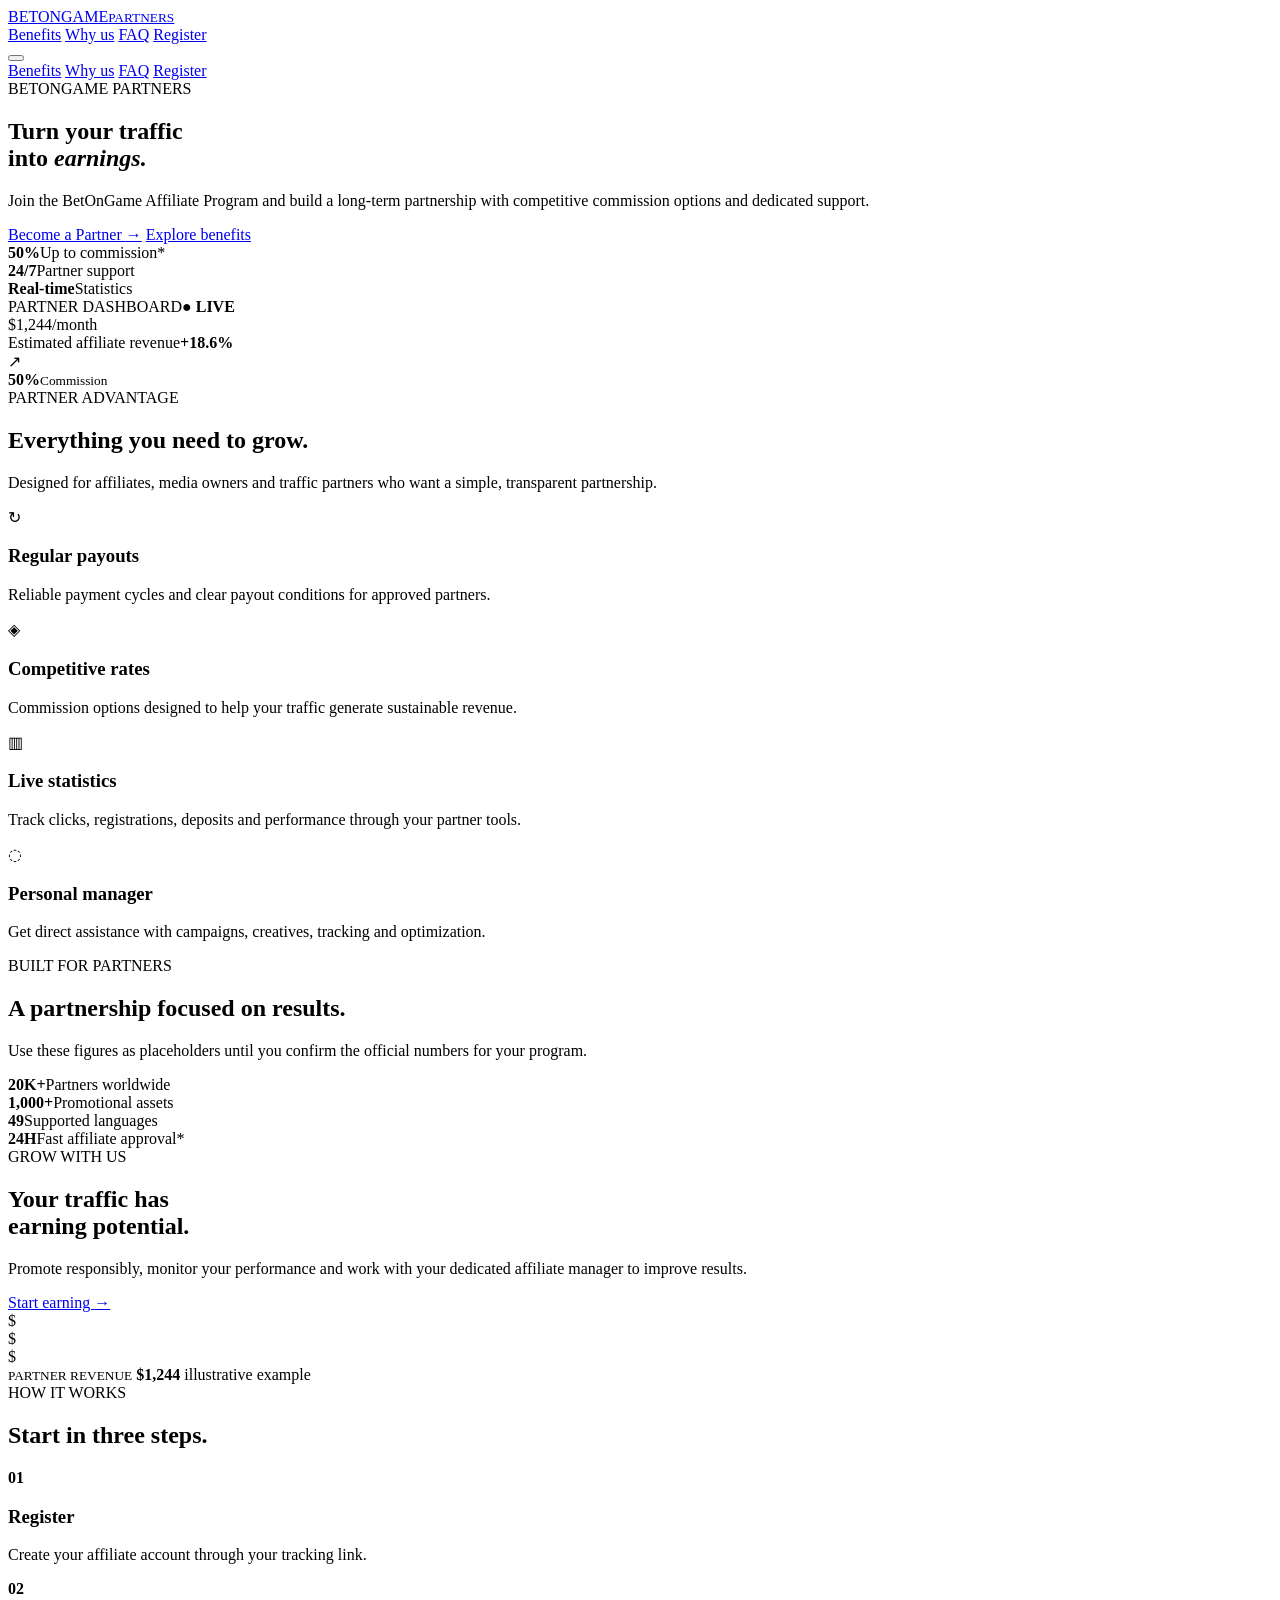
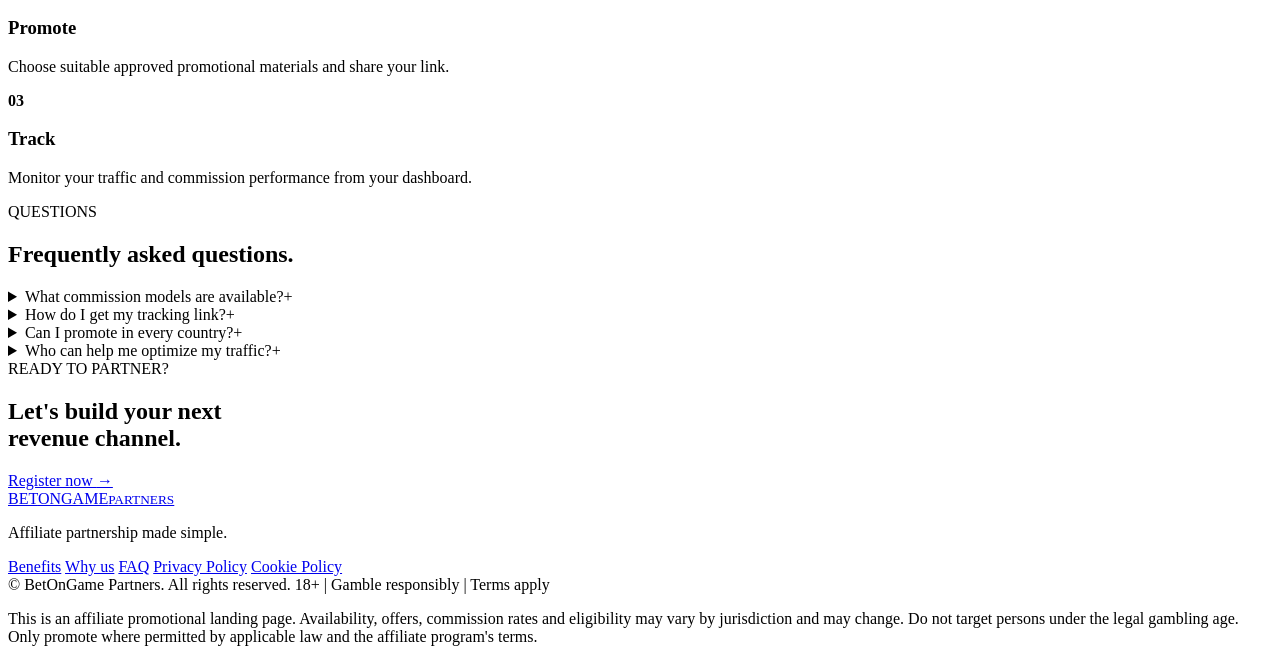
==== index.html @ 72a947e0 "Create index.html" ====
<!DOCTYPE html>
<html lang="en">
<head>
  <meta charset="UTF-8">
  <meta name="viewport" content="width=device-width, initial-scale=1.0">
  <meta name="description" content="BetOnGame Affiliate Program — grow your traffic and earn competitive commissions.">
  <meta name="theme-color" content="#080a10">
  <title>BetOnGame Partners | Affiliate Program</title>
  <link rel="preconnect" href="https://fonts.googleapis.com">
  <link rel="preconnect" href="https://fonts.gstatic.com" crossorigin>
  <link href="https://fonts.googleapis.com/css2?family=Inter:wght@400;500;600;700;800&display=swap" rel="stylesheet">
  <link rel="stylesheet" href="styles.css">
</head>
<body>
  <header class="site-header">
    <a class="brand" href="#top" aria-label="BetOnGame Partners home">
      <span class="brand-mark"><i></i></span>
      <span class="brand-text">BET<span>ON</span>GAME<small>PARTNERS</small></span>
    </a>

    <nav class="desktop-nav" aria-label="Main navigation">
      <a href="#benefits">Benefits</a>
      <a href="#stats">Why us</a>
      <a href="#faq">FAQ</a>
      <a class="nav-cta" href="YOUR_AFFILIATE_LINK" target="_blank" rel="noopener noreferrer">Register</a>
    </nav>

    <button class="menu-btn" id="menuBtn" aria-label="Open menu" aria-expanded="false">
      <span></span><span></span><span></span>
    </button>
  </header>

  <div class="mobile-menu" id="mobileMenu">
    <a href="#benefits">Benefits</a>
    <a href="#stats">Why us</a>
    <a href="#faq">FAQ</a>
    <a class="nav-cta" href="YOUR_AFFILIATE_LINK" target="_blank" rel="noopener noreferrer">Register</a>
  </div>

  <main id="top">
    <section class="hero">
      <div class="hero-bg-shape shape-one"></div>
      <div class="hero-bg-shape shape-two"></div>
      <div class="hero-grid"></div>

      <div class="hero-copy">
        <div class="eyebrow"><span></span> BETONGAME PARTNERS</div>
        <h1>Turn your traffic<br>into <em>earnings.</em></h1>
        <p>Join the BetOnGame Affiliate Program and build a long-term partnership with competitive commission options and dedicated support.</p>

        <div class="hero-actions">
          <a class="btn btn-primary" href="YOUR_AFFILIATE_LINK" target="_blank" rel="noopener noreferrer">Become a Partner <span>→</span></a>
          <a class="btn btn-ghost" href="#benefits">Explore benefits</a>
        </div>

        <div class="trust-row">
          <div><strong>50%</strong><span>Up to commission*</span></div>
          <div><strong>24/7</strong><span>Partner support</span></div>
          <div><strong>Real-time</strong><span>Statistics</span></div>
        </div>
      </div>

      <div class="hero-card-wrap" aria-hidden="true">
        <div class="floating-card card-main">
          <div class="card-top"><span>PARTNER DASHBOARD</span><b>● LIVE</b></div>
          <div class="earnings">$1,244<span>/month</span></div>
          <div class="mini-chart">
            <i style="height:32%"></i><i style="height:46%"></i><i style="height:40%"></i><i style="height:58%"></i>
            <i style="height:52%"></i><i style="height:76%"></i><i style="height:68%"></i><i style="height:94%"></i>
          </div>
          <div class="card-footer"><span>Estimated affiliate revenue</span><b>+18.6%</b></div>
        </div>
        <div class="floating-card card-small">
          <span class="small-icon">↗</span>
          <div><b>50%</b><small>Commission</small></div>
        </div>
        <div class="orb orb-a"></div>
        <div class="orb orb-b"></div>
      </div>
    </section>

    <section class="section intro" id="benefits">
      <div class="section-heading">
        <span class="section-kicker">PARTNER ADVANTAGE</span>
        <h2>Everything you need to <span>grow.</span></h2>
        <p>Designed for affiliates, media owners and traffic partners who want a simple, transparent partnership.</p>
      </div>

      <div class="benefit-grid">
        <article class="benefit-card">
          <div class="icon">↻</div>
          <h3>Regular payouts</h3>
          <p>Reliable payment cycles and clear payout conditions for approved partners.</p>
        </article>
        <article class="benefit-card">
          <div class="icon">◈</div>
          <h3>Competitive rates</h3>
          <p>Commission options designed to help your traffic generate sustainable revenue.</p>
        </article>
        <article class="benefit-card">
          <div class="icon">▥</div>
          <h3>Live statistics</h3>
          <p>Track clicks, registrations, deposits and performance through your partner tools.</p>
        </article>
        <article class="benefit-card">
          <div class="icon">◌</div>
          <h3>Personal manager</h3>
          <p>Get direct assistance with campaigns, creatives, tracking and optimization.</p>
        </article>
      </div>
    </section>

    <section class="stats-section" id="stats">
      <div class="section-heading light">
        <span class="section-kicker">BUILT FOR PARTNERS</span>
        <h2>A partnership focused on <span>results.</span></h2>
        <p>Use these figures as placeholders until you confirm the official numbers for your program.</p>
      </div>

      <div class="stats-grid">
        <div class="stat"><strong>20K+</strong><span>Partners worldwide</span></div>
        <div class="stat"><strong>1,000+</strong><span>Promotional assets</span></div>
        <div class="stat"><strong>49</strong><span>Supported languages</span></div>
        <div class="stat"><strong>24H</strong><span>Fast affiliate approval*</span></div>
      </div>
    </section>

    <section class="earn-section">
      <div class="earn-content">
        <span class="section-kicker">GROW WITH US</span>
        <h2>Your traffic has<br><span>earning potential.</span></h2>
        <p>Promote responsibly, monitor your performance and work with your dedicated affiliate manager to improve results.</p>
        <a class="btn btn-primary" href="YOUR_AFFILIATE_LINK" target="_blank" rel="noopener noreferrer">Start earning <span>→</span></a>
      </div>
      <div class="earn-visual">
        <div class="coin coin-1">$</div>
        <div class="coin coin-2">$</div>
        <div class="coin coin-3">$</div>
        <div class="earn-panel">
          <small>PARTNER REVENUE</small>
          <strong>$1,244</strong>
          <span>illustrative example</span>
          <div class="progress"><i></i></div>
        </div>
      </div>
    </section>

    <section class="steps section">
      <div class="section-heading">
        <span class="section-kicker">HOW IT WORKS</span>
        <h2>Start in <span>three steps.</span></h2>
      </div>
      <div class="steps-grid">
        <div class="step"><b>01</b><h3>Register</h3><p>Create your affiliate account through your tracking link.</p></div>
        <div class="step"><b>02</b><h3>Promote</h3><p>Choose suitable approved promotional materials and share your link.</p></div>
        <div class="step"><b>03</b><h3>Track</h3><p>Monitor your traffic and commission performance from your dashboard.</p></div>
      </div>
    </section>

    <section class="faq section" id="faq">
      <div class="section-heading">
        <span class="section-kicker">QUESTIONS</span>
        <h2>Frequently asked <span>questions.</span></h2>
      </div>

      <div class="faq-list">
        <details>
          <summary>What commission models are available?<span>+</span></summary>
          <p>Commission models and rates depend on the current affiliate agreement and traffic source. Confirm your exact terms with your affiliate manager.</p>
        </details>
        <details>
          <summary>How do I get my tracking link?<span>+</span></summary>
          <p>Register through the official affiliate program. After approval, your dashboard can provide the tracking tools available to your account.</p>
        </details>
        <details>
          <summary>Can I promote in every country?<span>+</span></summary>
          <p>No. Availability and advertising rules vary by jurisdiction. Promote only in GEOs and channels where you are authorized to do so and follow the program's current terms.</p>
        </details>
        <details>
          <summary>Who can help me optimize my traffic?<span>+</span></summary>
          <p>Your assigned affiliate manager can help with approved creatives, tracking questions and campaign coordination.</p>
        </details>
      </div>
    </section>

    <section class="final-cta">
      <div>
        <span class="section-kicker">READY TO PARTNER?</span>
        <h2>Let's build your next<br><span>revenue channel.</span></h2>
      </div>
      <a class="btn btn-primary" href="YOUR_AFFILIATE_LINK" target="_blank" rel="noopener noreferrer">Register now <span>→</span></a>
    </section>
  </main>

  <footer class="site-footer">
    <div class="footer-main">
      <div class="footer-brand">
        <a class="brand" href="#top">
          <span class="brand-mark"><i></i></span>
          <span class="brand-text">BET<span>ON</span>GAME<small>PARTNERS</small></span>
        </a>
        <p>Affiliate partnership made simple.</p>
      </div>
      <div class="footer-links">
        <a href="#benefits">Benefits</a>
        <a href="#stats">Why us</a>
        <a href="#faq">FAQ</a>
        <a href="privacy.html">Privacy Policy</a>
        <a href="cookies.html">Cookie Policy</a>
      </div>
    </div>
    <div class="footer-bottom">
      <span>© <span id="year"></span> BetOnGame Partners. All rights reserved.</span>
      <span>18+ | Gamble responsibly | Terms apply</span>
    </div>
    <p class="disclaimer">This is an affiliate promotional landing page. Availability, offers, commission rates and eligibility may vary by jurisdiction and may change. Do not target persons under the legal gambling age. Only promote where permitted by applicable law and the affiliate program's terms.</p>
  </footer>

  <script src="script.js"></script>
</body>
</html>
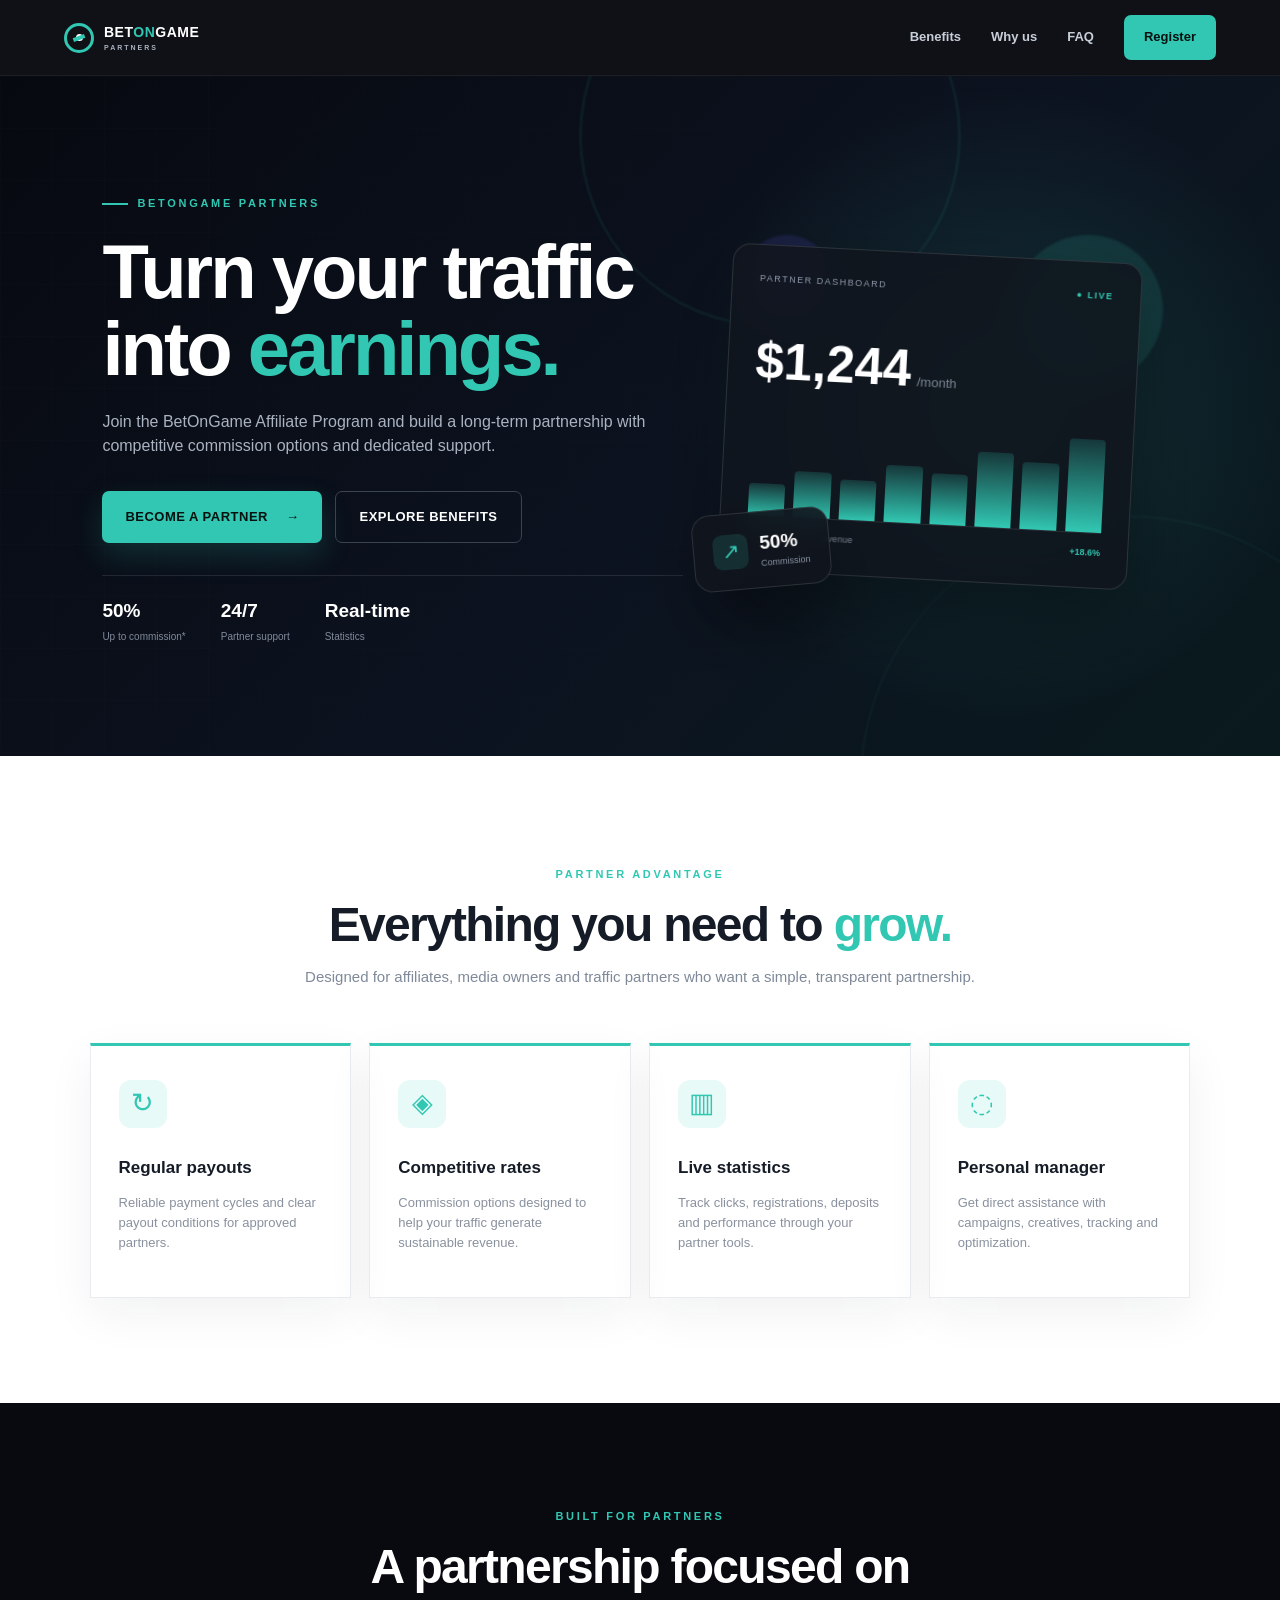
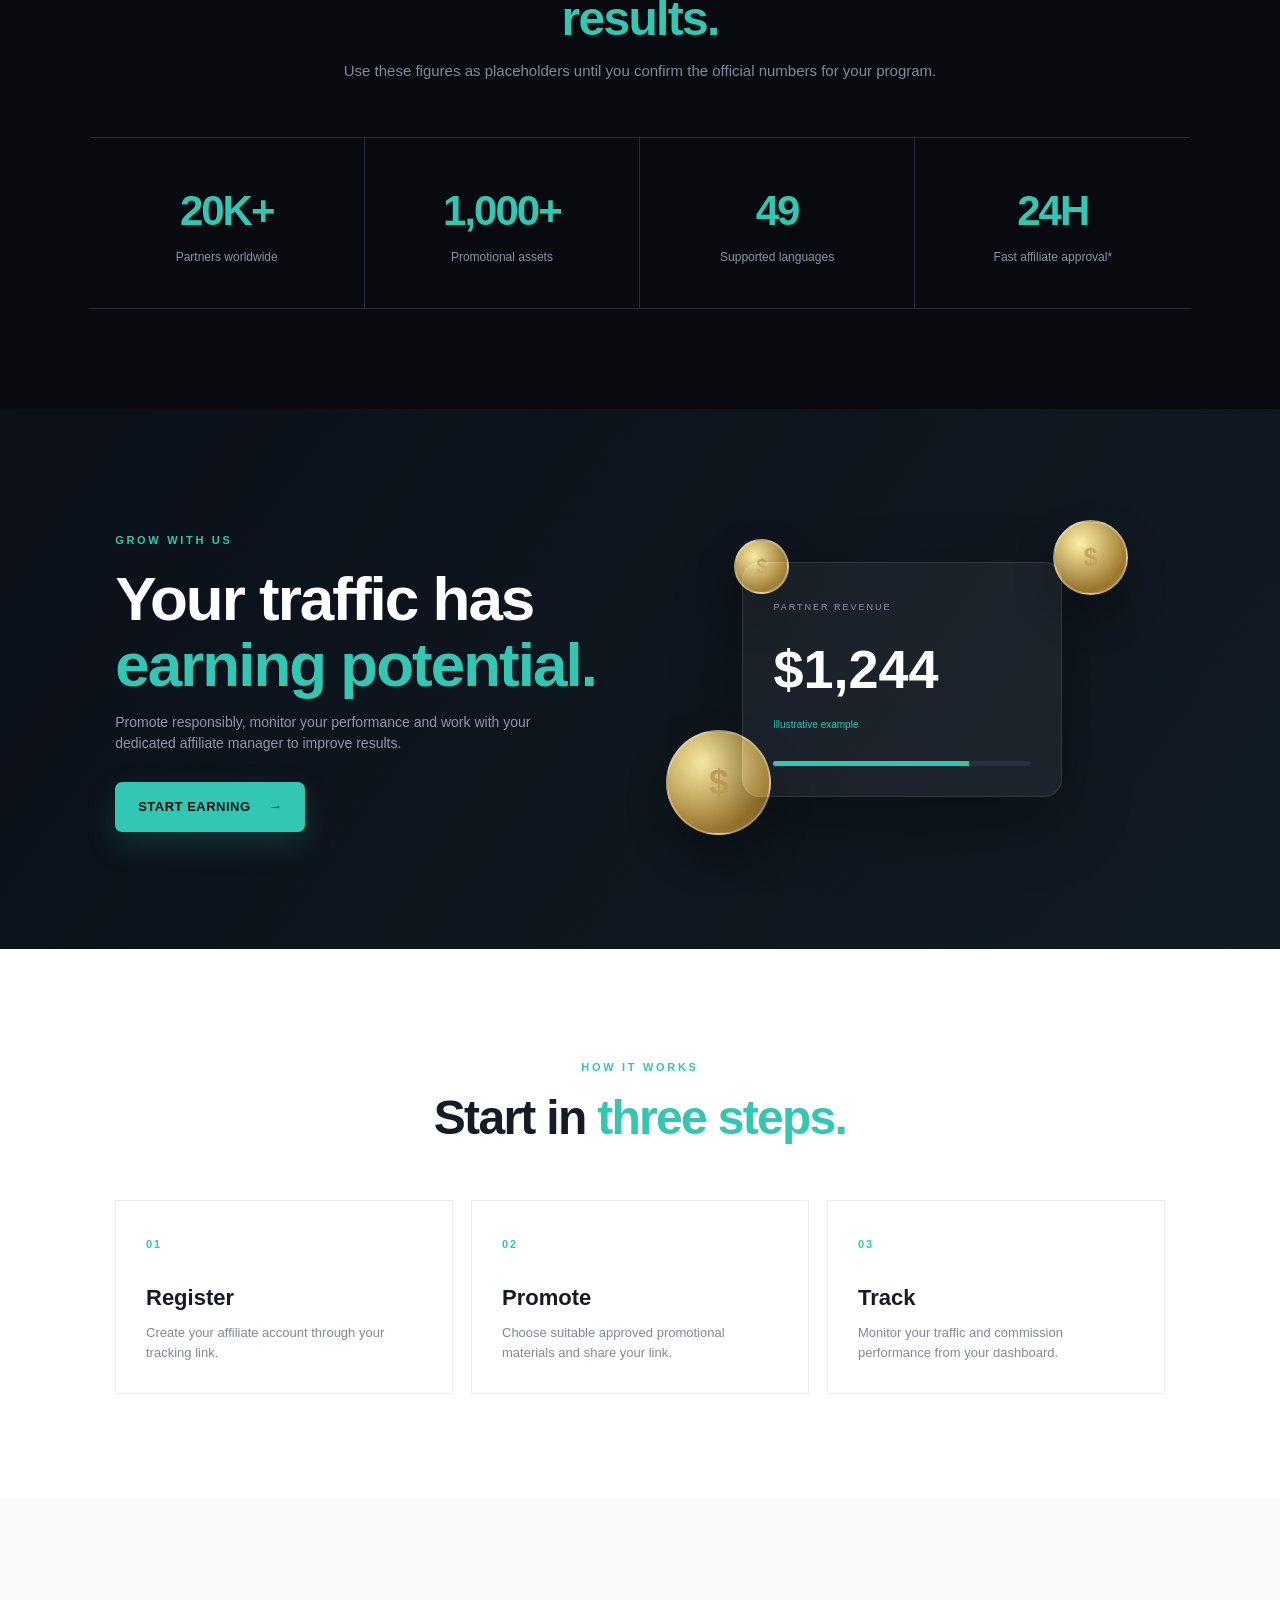
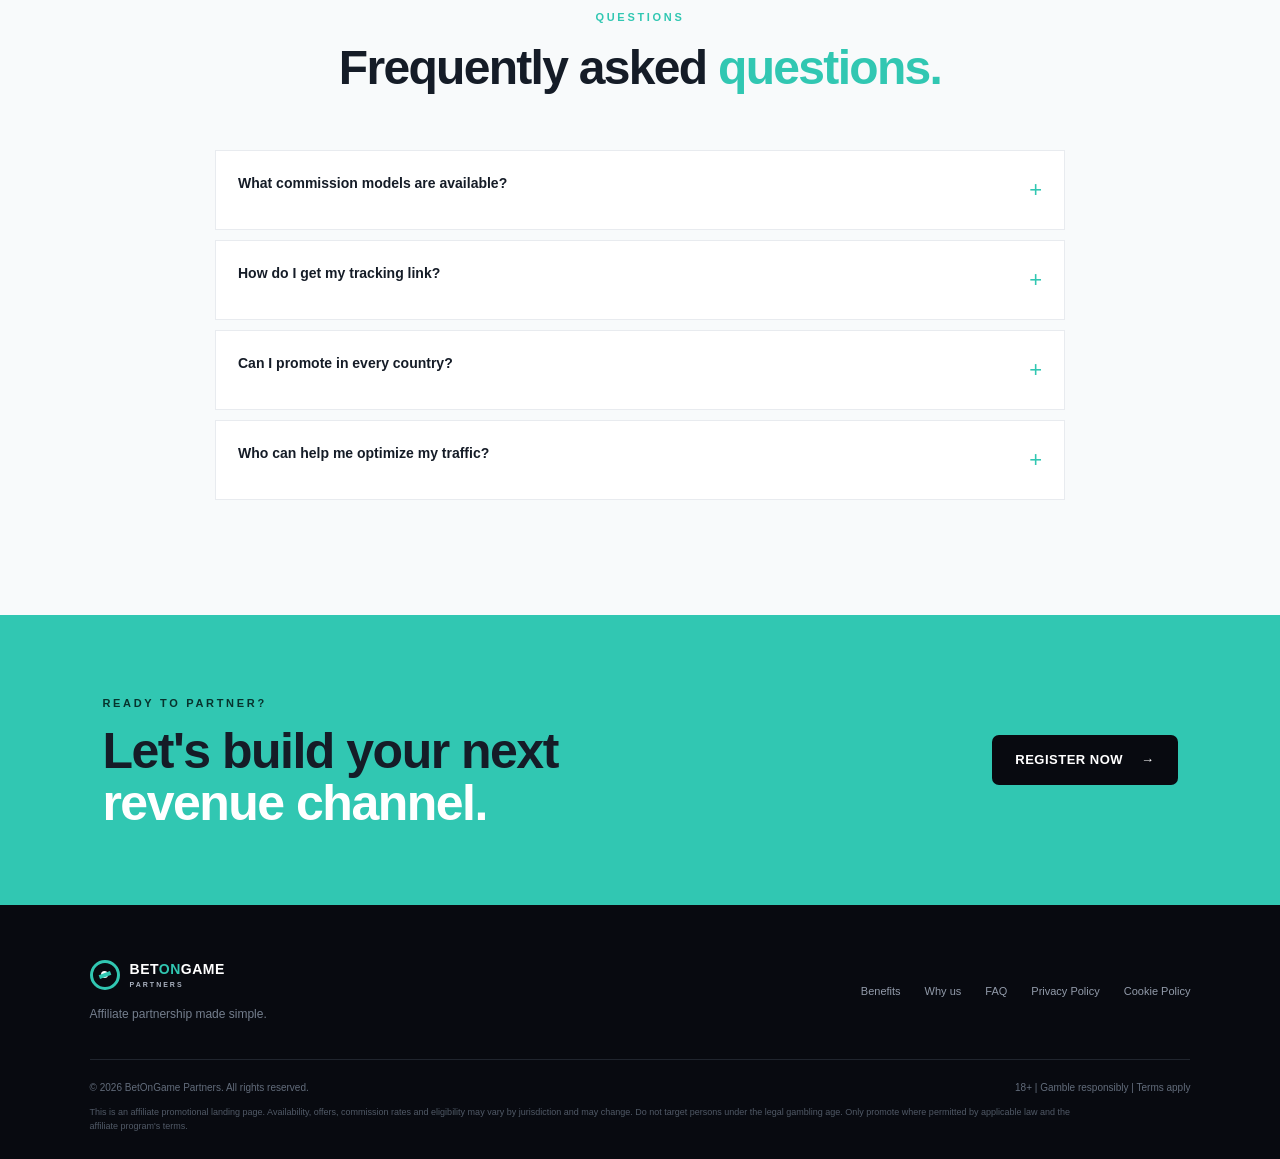
==== commit f0c3b2b5: "Update index.html" ====
--- a/index.html
+++ b/index.html
@@ -22,7 +22,7 @@
       <a href="#benefits">Benefits</a>
       <a href="#stats">Why us</a>
       <a href="#faq">FAQ</a>
-      <a class="nav-cta" href="YOUR_AFFILIATE_LINK" target="_blank" rel="noopener noreferrer">Register</a>
+      <a class="nav-cta" href="https://refpa94452.com/L?tag=d_5938282m_98818c_&site=5938282&ad=98818" target="_blank" rel="noopener noreferrer">Register</a>
     </nav>
 
     <button class="menu-btn" id="menuBtn" aria-label="Open menu" aria-expanded="false">
@@ -34,7 +34,7 @@
     <a href="#benefits">Benefits</a>
     <a href="#stats">Why us</a>
     <a href="#faq">FAQ</a>
-    <a class="nav-cta" href="YOUR_AFFILIATE_LINK" target="_blank" rel="noopener noreferrer">Register</a>
+    <a class="nav-cta" href="https://refpa94452.com/L?tag=d_5938282m_98818c_&site=5938282&ad=98818" target="_blank" rel="noopener noreferrer">Register</a>
   </div>
 
   <main id="top">
@@ -130,7 +130,7 @@
         <span class="section-kicker">GROW WITH US</span>
         <h2>Your traffic has<br><span>earning potential.</span></h2>
         <p>Promote responsibly, monitor your performance and work with your dedicated affiliate manager to improve results.</p>
-        <a class="btn btn-primary" href="YOUR_AFFILIATE_LINK" target="_blank" rel="noopener noreferrer">Start earning <span>→</span></a>
+        <a class="btn btn-primary" href="https://refpa94452.com/L?tag=d_5938282m_98818c_&site=5938282&ad=98818" target="_blank" rel="noopener noreferrer">Start earning <span>→</span></a>
       </div>
       <div class="earn-visual">
         <div class="coin coin-1">$</div>
@@ -188,7 +188,7 @@
         <span class="section-kicker">READY TO PARTNER?</span>
         <h2>Let's build your next<br><span>revenue channel.</span></h2>
       </div>
-      <a class="btn btn-primary" href="YOUR_AFFILIATE_LINK" target="_blank" rel="noopener noreferrer">Register now <span>→</span></a>
+      <a class="btn btn-primary" href="https://refpa94452.com/L?tag=d_5938282m_98818c_&site=5938282&ad=98818" target="_blank" rel="noopener noreferrer">Register now <span>→</span></a>
     </section>
   </main>
 
--- a/styles.css
+++ b/styles.css
@@ -0,0 +1,36 @@
+*{box-sizing:border-box;margin:0;padding:0}
+:root{--bg:#080a10;--panel:#10141d;--teal:#31c7b2;--teal2:#6ee8d7;--text:#151c27;--muted:#7f8999;--white:#fff;--line:#e8ebef}
+html{scroll-behavior:smooth}
+body{font-family:Inter,Arial,sans-serif;color:var(--text);background:#fff;line-height:1.55;overflow-x:hidden}
+a{text-decoration:none;color:inherit}
+.site-header{height:76px;background:rgba(8,10,16,.97);display:flex;align-items:center;justify-content:space-between;padding:0 5vw;position:sticky;top:0;z-index:50;border-bottom:1px solid rgba(255,255,255,.06)}
+.brand{display:flex;align-items:center;gap:10px;color:#fff;font-weight:800;letter-spacing:.5px}
+.brand-mark{width:30px;height:30px;border:3px solid var(--teal);border-radius:50%;display:grid;place-items:center;position:relative}
+.brand-mark:after{content:"";width:12px;height:4px;background:var(--teal);transform:rotate(-20deg);position:absolute}
+.brand-mark i{width:7px;height:7px;background:#fff;border-radius:50%;display:block}
+.brand-text{font-size:14px;line-height:1}
+.brand-text>span{color:var(--teal)}
+.brand-text small{display:block;font-size:7px;letter-spacing:2px;color:#aab2c0;margin-top:5px}
+.desktop-nav{display:flex;align-items:center;gap:30px;color:#c8ced8;font-size:13px;font-weight:600}
+.desktop-nav a:hover{color:#fff}.nav-cta{background:var(--teal);color:#06110f!important;padding:12px 20px;border-radius:7px}
+.menu-btn{display:none;background:none;border:0;width:42px;padding:7px;cursor:pointer}
+.menu-btn span{display:block;height:3px;background:#fff;border-radius:4px;margin:6px 0}
+.mobile-menu{display:none}
+.hero{min-height:680px;background:radial-gradient(circle at 78% 48%,rgba(49,199,178,.16),transparent 30%),linear-gradient(135deg,#070910,#0c1320 58%,#091a1d);color:#fff;position:relative;display:grid;grid-template-columns:1.08fr .92fr;align-items:center;padding:70px 8vw;overflow:hidden}
+.hero-grid{position:absolute;inset:0;opacity:.16;background-image:linear-gradient(rgba(255,255,255,.06) 1px,transparent 1px),linear-gradient(90deg,rgba(255,255,255,.06) 1px,transparent 1px);background-size:52px 52px;mask-image:linear-gradient(90deg,#000,transparent)}
+.hero-bg-shape{position:absolute;border-radius:50%;filter:blur(1px);pointer-events:none}.shape-one{width:380px;height:380px;border:1px solid rgba(49,199,178,.25);right:25%;top:-130px}.shape-two{width:540px;height:540px;border:1px solid rgba(110,232,215,.1);right:-120px;bottom:-300px}
+.hero-copy{position:relative;z-index:2;max-width:650px}.eyebrow,.section-kicker{font-size:11px;letter-spacing:2.7px;font-weight:800;color:var(--teal);display:inline-flex;align-items:center;gap:9px}.eyebrow span{width:26px;height:2px;background:var(--teal)}
+.hero h1{font-size:clamp(45px,6vw,76px);line-height:1.02;letter-spacing:-3px;margin:20px 0 22px;font-weight:800}.hero h1 em{font-style:normal;color:var(--teal)}
+.hero-copy>p{color:#aab3c1;max-width:590px;font-size:16px}
+.hero-actions{display:flex;gap:13px;margin:32px 0}.btn{display:inline-flex;align-items:center;justify-content:center;gap:18px;padding:15px 23px;border-radius:7px;font-size:13px;font-weight:800;text-transform:uppercase;letter-spacing:.5px;transition:.2s}.btn-primary{background:var(--teal);color:#06110f;box-shadow:0 12px 30px rgba(49,199,178,.18)}.btn-primary:hover{transform:translateY(-2px);background:var(--teal2)}.btn-ghost{border:1px solid #3a4350;color:#fff}.btn-ghost:hover{border-color:var(--teal);color:var(--teal)}
+.trust-row{display:flex;gap:35px;border-top:1px solid rgba(255,255,255,.1);padding-top:20px}.trust-row div{display:flex;flex-direction:column}.trust-row strong{font-size:19px}.trust-row span{font-size:10px;color:#818b9b;margin-top:3px}
+.hero-card-wrap{height:430px;position:relative;display:grid;place-items:center}.floating-card{background:rgba(16,20,29,.86);border:1px solid rgba(255,255,255,.12);box-shadow:0 35px 80px rgba(0,0,0,.35);backdrop-filter:blur(14px);border-radius:18px}.card-main{width:min(410px,90%);padding:27px;transform:rotate(3deg);z-index:2}.card-top{display:flex;justify-content:space-between;color:#8e99aa;font-size:9px;letter-spacing:1.5px}.card-top b{color:var(--teal);font-size:9px}.earnings{font-size:51px;font-weight:800;margin:35px 0 16px}.earnings span{font-size:13px;color:#7d8795;margin-left:6px;font-weight:500}.mini-chart{height:100px;display:flex;align-items:end;gap:9px;border-bottom:1px solid rgba(255,255,255,.1)}.mini-chart i{flex:1;background:linear-gradient(to top,var(--teal),rgba(49,199,178,.18));border-radius:4px 4px 0 0}.card-footer{display:flex;justify-content:space-between;color:#7d8795;font-size:9px;padding-top:13px}.card-footer b{color:var(--teal)}.card-small{position:absolute;left:2%;bottom:10%;z-index:4;padding:16px 19px;display:flex;align-items:center;gap:12px;transform:rotate(-5deg)}.small-icon{width:35px;height:35px;border-radius:9px;background:rgba(49,199,178,.14);display:grid;place-items:center;color:var(--teal);font-size:21px}.card-small b{display:block;font-size:19px}.card-small small{display:block;color:#8b95a5;font-size:9px}.orb{position:absolute;border-radius:50%;filter:blur(1px)}.orb-a{width:150px;height:150px;background:rgba(49,199,178,.14);right:3%;top:8%}.orb-b{width:90px;height:90px;background:rgba(107,91,255,.14);left:12%;top:8%}
+.section{padding:105px 7vw}.section-heading{text-align:center;max-width:700px;margin:0 auto 55px}.section-heading h2{font-size:clamp(32px,4vw,48px);line-height:1.1;letter-spacing:-1.7px;margin:13px 0}.section-heading h2 span{color:var(--teal)}.section-heading p{color:var(--muted);font-size:15px}.benefit-grid{display:grid;grid-template-columns:repeat(4,1fr);gap:18px;max-width:1200px;margin:auto}.benefit-card{padding:34px 28px;border:1px solid var(--line);border-top:3px solid var(--teal);box-shadow:0 15px 45px rgba(20,30,40,.06);min-height:255px;transition:.25s}.benefit-card:hover{transform:translateY(-7px);box-shadow:0 22px 55px rgba(20,30,40,.11)}.icon{width:48px;height:48px;border-radius:12px;background:#e8faf7;color:var(--teal);display:grid;place-items:center;font-size:27px;margin-bottom:27px}.benefit-card h3{font-size:17px;margin-bottom:12px}.benefit-card p{font-size:13px;color:#89919e}
+.stats-section{background:var(--bg);color:#fff;padding:100px 7vw}.section-heading.light p{color:#818b9a}.stats-grid{max-width:1150px;margin:auto;display:grid;grid-template-columns:repeat(4,1fr);border-top:1px solid #252b36;border-bottom:1px solid #252b36}.stat{text-align:center;padding:40px 15px;border-right:1px solid #252b36}.stat:last-child{border-right:0}.stat strong{display:block;color:var(--teal);font-size:42px;letter-spacing:-2px}.stat span{font-size:12px;color:#8b95a4}
+.earn-section{background:linear-gradient(125deg,#0b1019,#111b23);color:#fff;display:grid;grid-template-columns:1fr 1fr;min-height:540px;padding:80px 9vw;align-items:center;overflow:hidden}.earn-content{max-width:530px}.earn-content h2{font-size:clamp(38px,5vw,62px);line-height:1.05;letter-spacing:-2px;margin:15px 0}.earn-content h2 span{color:var(--teal)}.earn-content p{color:#8e99a8;font-size:14px;max-width:470px;margin-bottom:27px}.earn-visual{height:370px;position:relative;display:grid;place-items:center}.earn-panel{width:320px;padding:30px;background:rgba(255,255,255,.05);border:1px solid rgba(255,255,255,.1);border-radius:18px;box-shadow:0 25px 70px rgba(0,0,0,.3);z-index:2}.earn-panel small{color:#8b95a4;font-size:9px;letter-spacing:2px}.earn-panel strong{display:block;font-size:54px;margin:10px 0 0}.earn-panel span{color:var(--teal);font-size:10px}.progress{height:5px;background:#27303b;border-radius:10px;margin-top:25px;overflow:hidden}.progress i{display:block;width:76%;height:100%;background:var(--teal)}.coin{position:absolute;border:2px solid rgba(255,255,255,.3);border-radius:50%;display:grid;place-items:center;font-weight:800;color:#c9a75c;background:radial-gradient(circle at 35% 30%,#fff1a8,#9e7a30 70%);box-shadow:0 20px 40px rgba(0,0,0,.3)}.coin-1{width:105px;height:105px;left:5%;bottom:8%;font-size:35px}.coin-2{width:75px;height:75px;right:7%;top:7%;font-size:25px}.coin-3{width:55px;height:55px;left:18%;top:12%;font-size:20px}
+.steps-grid{max-width:1050px;margin:auto;display:grid;grid-template-columns:repeat(3,1fr);gap:18px}.step{padding:30px;border:1px solid var(--line);position:relative}.step b{color:var(--teal);font-size:11px;letter-spacing:2px}.step h3{font-size:22px;margin:25px 0 8px}.step p{font-size:13px;color:var(--muted)}
+.faq{background:#f8fafb}.faq-list{max-width:850px;margin:auto}.faq details{background:#fff;border:1px solid var(--line);margin-bottom:10px;padding:0 22px}.faq summary{cursor:pointer;list-style:none;padding:22px 0;font-weight:700;font-size:14px;display:flex;justify-content:space-between}.faq summary::-webkit-details-marker{display:none}.faq summary span{color:var(--teal);font-size:22px;font-weight:400}.faq details p{color:var(--muted);font-size:13px;padding:0 0 22px;max-width:720px}
+.final-cta{padding:75px 8vw;background:var(--teal);display:flex;align-items:center;justify-content:space-between;gap:30px}.final-cta .section-kicker{color:#07332d}.final-cta h2{font-size:clamp(32px,4vw,50px);line-height:1.05;letter-spacing:-1.5px;margin-top:10px}.final-cta h2 span{color:#fff}.final-cta .btn{background:#080a10;color:#fff;box-shadow:none}
+.site-footer{background:#080a10;color:#fff;padding:55px 7vw 25px}.footer-main{display:flex;justify-content:space-between;gap:40px;padding-bottom:35px;border-bottom:1px solid #20252e}.footer-brand p{color:#747e8d;font-size:12px;margin-top:15px}.footer-links{display:flex;gap:24px;flex-wrap:wrap;align-items:center;color:#929baa;font-size:11px}.footer-links a:hover{color:var(--teal)}.footer-bottom{display:flex;justify-content:space-between;gap:20px;color:#626c7b;font-size:10px;padding:20px 0 10px}.disclaimer{color:#505966;font-size:9px;line-height:1.6;max-width:1000px}
+@media(max-width:900px){.desktop-nav{display:none}.menu-btn{display:block}.mobile-menu{position:fixed;right:16px;top:70px;width:210px;background:#0d1119;border:1px solid #252b35;border-radius:10px;padding:12px;z-index:49;box-shadow:0 20px 60px #0008}.mobile-menu.open{display:flex;flex-direction:column}.mobile-menu a{padding:13px;color:#cbd2dc;font-size:13px}.mobile-menu .nav-cta{text-align:center}.hero{grid-template-columns:1fr;padding:65px 7vw;min-height:auto}.hero-card-wrap{margin-top:50px;height:390px}.benefit-grid{grid-template-columns:repeat(2,1fr)}.stats-grid{grid-template-columns:repeat(2,1fr)}.stat:nth-child(2){border-right:0}.stat:nth-child(-n+2){border-bottom:1px solid #252b36}.earn-section{grid-template-columns:1fr;padding:75px 8vw}.steps-grid{grid-template-columns:1fr}.final-cta{flex-direction:column;align-items:flex-start}.footer-main{flex-direction:column}.footer-bottom{flex-direction:column}}
+@media(max-width:560px){.site-header{height:68px;padding:0 20px}.hero{padding:55px 22px}.hero h1{font-size:44px;letter-spacing:-2px}.hero-copy>p{font-size:14px}.hero-actions{flex-direction:column}.trust-row{gap:18px;justify-content:space-between}.trust-row strong{font-size:16px}.trust-row span{font-size:8px}.hero-card-wrap{height:330px}.card-main{padding:20px}.earnings{font-size:39px;margin:27px 0 14px}.card-small{left:0;bottom:3%}.section{padding:75px 20px}.benefit-grid{grid-template-columns:1fr}.benefit-card{min-height:auto}.stats-section{padding:75px 20px}.stats-grid{grid-template-columns:1fr 1fr}.stat{padding:28px 8px}.stat strong{font-size:31px}.stat span{font-size:9px}.earn-section{padding:65px 22px}.earn-panel{width:270px}.earn-panel strong{font-size:45px}.earn-visual{height:320px}.coin-1{width:80px;height:80px}.final-cta{padding:60px 22px}.footer-links{gap:15px}.footer-bottom{font-size:9px}}
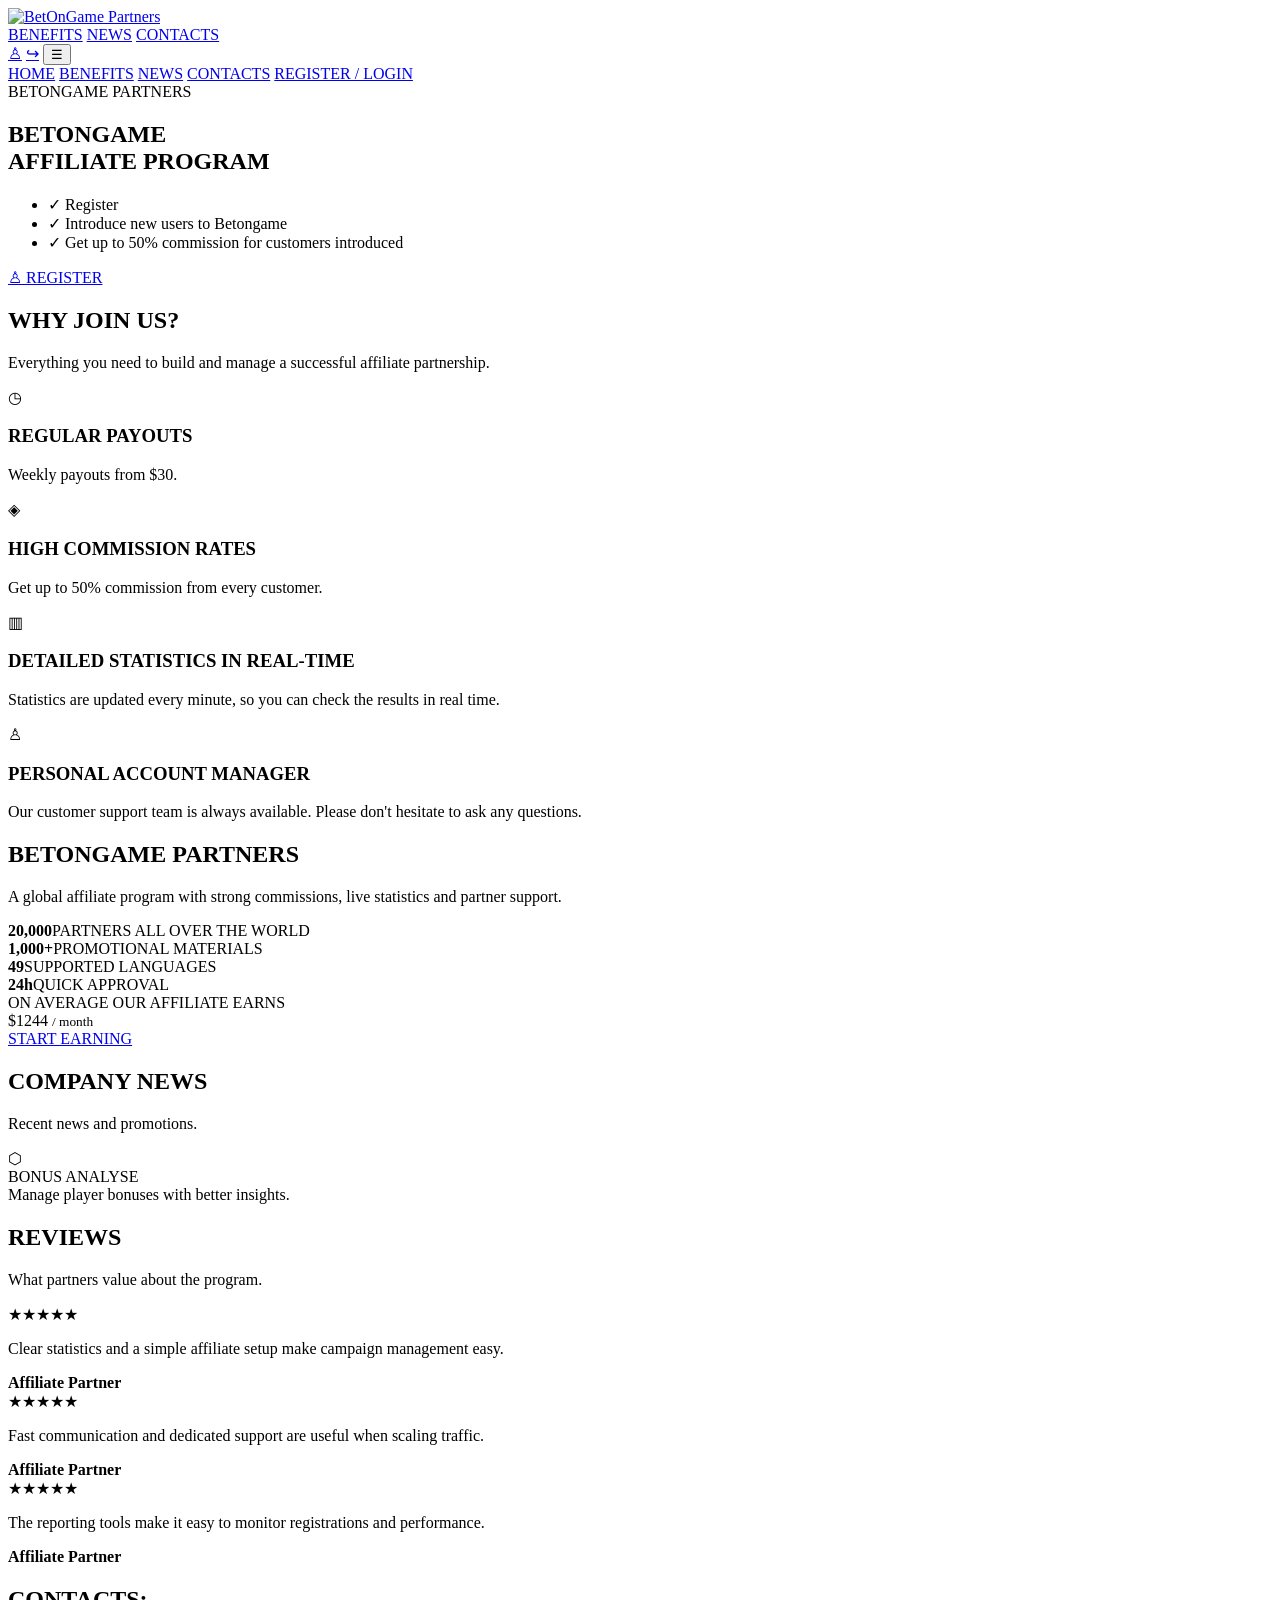
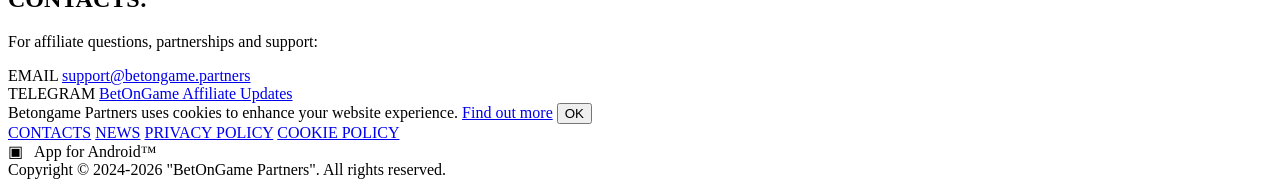
==== commit 53bc4f6a: "Add files via upload" ====
--- a/index.html
+++ b/index.html
@@ -3,219 +3,203 @@
 <head>
   <meta charset="UTF-8">
   <meta name="viewport" content="width=device-width, initial-scale=1.0">
-  <meta name="description" content="BetOnGame Affiliate Program — grow your traffic and earn competitive commissions.">
-  <meta name="theme-color" content="#080a10">
-  <title>BetOnGame Partners | Affiliate Program</title>
-  <link rel="preconnect" href="https://fonts.googleapis.com">
-  <link rel="preconnect" href="https://fonts.gstatic.com" crossorigin>
-  <link href="https://fonts.googleapis.com/css2?family=Inter:wght@400;500;600;700;800&display=swap" rel="stylesheet">
-  <link rel="stylesheet" href="styles.css">
+  <meta name="theme-color" content="#050607">
+  <meta name="description" content="BetOnGame Partners Affiliate Program">
+  <title>BetOnGame Partners — Affiliate Program</title>
+  <link rel="icon" href="assets/header-logo.png" type="image/png">
+  <link rel="stylesheet" href="css/style.css">
 </head>
 <body>
-  <header class="site-header">
-    <a class="brand" href="#top" aria-label="BetOnGame Partners home">
-      <span class="brand-mark"><i></i></span>
-      <span class="brand-text">BET<span>ON</span>GAME<small>PARTNERS</small></span>
+
+<header class="site-header">
+  <div class="container header-inner">
+    <a class="brand" href="#home">
+      <img src="assets/header-logo.png" alt="BetOnGame Partners">
     </a>
 
-    <nav class="desktop-nav" aria-label="Main navigation">
-      <a href="#benefits">Benefits</a>
-      <a href="#stats">Why us</a>
-      <a href="#faq">FAQ</a>
-      <a class="nav-cta" href="https://refpa94452.com/L?tag=d_5938282m_98818c_&site=5938282&ad=98818" target="_blank" rel="noopener noreferrer">Register</a>
+    <nav class="desktop-nav">
+      <a href="#benefits">BENEFITS</a>
+      <a href="#news">NEWS</a>
+      <a href="#contact">CONTACTS</a>
     </nav>
 
-    <button class="menu-btn" id="menuBtn" aria-label="Open menu" aria-expanded="false">
-      <span></span><span></span><span></span>
-    </button>
-  </header>
+    <div class="header-actions">
+      <a class="header-register" data-track href="#">♙</a>
+      <a class="header-login" data-track href="#">↪</a>
+      <button class="menu-button" id="menuButton" aria-label="Open menu">☰</button>
+    </div>
+  </div>
 
   <div class="mobile-menu" id="mobileMenu">
-    <a href="#benefits">Benefits</a>
-    <a href="#stats">Why us</a>
-    <a href="#faq">FAQ</a>
-    <a class="nav-cta" href="https://refpa94452.com/L?tag=d_5938282m_98818c_&site=5938282&ad=98818" target="_blank" rel="noopener noreferrer">Register</a>
+    <a href="#home">HOME</a>
+    <a href="#benefits">BENEFITS</a>
+    <a href="#news">NEWS</a>
+    <a href="#contact">CONTACTS</a>
+    <a data-track href="#">REGISTER / LOGIN</a>
   </div>
-
-  <main id="top">
-    <section class="hero">
-      <div class="hero-bg-shape shape-one"></div>
-      <div class="hero-bg-shape shape-two"></div>
-      <div class="hero-grid"></div>
-
-      <div class="hero-copy">
-        <div class="eyebrow"><span></span> BETONGAME PARTNERS</div>
-        <h1>Turn your traffic<br>into <em>earnings.</em></h1>
-        <p>Join the BetOnGame Affiliate Program and build a long-term partnership with competitive commission options and dedicated support.</p>
-
-        <div class="hero-actions">
-          <a class="btn btn-primary" href="YOUR_AFFILIATE_LINK" target="_blank" rel="noopener noreferrer">Become a Partner <span>→</span></a>
-          <a class="btn btn-ghost" href="#benefits">Explore benefits</a>
+</header>
+
+<main id="home">
+
+  <section class="hero">
+    <div class="hero-bg"></div>
+    <div class="container hero-inner">
+      <div class="hero-card">
+        <div class="small-label">BETONGAME PARTNERS</div>
+        <h1>BETONGAME<br>AFFILIATE PROGRAM</h1>
+
+        <ul class="hero-list">
+          <li><span>✓</span> Register</li>
+          <li><span>✓</span> Introduce new users to Betongame</li>
+          <li><span>✓</span> Get up to 50% commission for customers introduced</li>
+        </ul>
+
+        <a class="primary-button" data-track href="#">
+          <span class="button-icon">♙</span>
+          REGISTER
+        </a>
+      </div>
+    </div>
+  </section>
+
+  <section class="benefits section" id="benefits">
+    <div class="container">
+      <div class="section-heading">
+        <span class="heading-line"></span>
+        <h2>WHY JOIN US?</h2>
+        <p>Everything you need to build and manage a successful affiliate partnership.</p>
+      </div>
+
+      <div class="benefit-grid">
+        <article class="benefit-card">
+          <div class="benefit-icon">◷</div>
+          <h3>REGULAR PAYOUTS</h3>
+          <p>Weekly payouts from $30.</p>
+        </article>
+
+        <article class="benefit-card">
+          <div class="benefit-icon">◈</div>
+          <h3>HIGH COMMISSION RATES</h3>
+          <p>Get up to 50% commission from every customer.</p>
+        </article>
+
+        <article class="benefit-card">
+          <div class="benefit-icon">▥</div>
+          <h3>DETAILED STATISTICS IN REAL-TIME</h3>
+          <p>Statistics are updated every minute, so you can check the results in real time.</p>
+        </article>
+
+        <article class="benefit-card">
+          <div class="benefit-icon">♙</div>
+          <h3>PERSONAL ACCOUNT MANAGER</h3>
+          <p>Our customer support team is always available. Please don't hesitate to ask any questions.</p>
+        </article>
+      </div>
+    </div>
+  </section>
+
+  <section class="stats-section section">
+    <div class="container">
+      <div class="section-heading light-heading">
+        <span class="heading-line"></span>
+        <h2>BETONGAME PARTNERS</h2>
+        <p>A global affiliate program with strong commissions, live statistics and partner support.</p>
+      </div>
+
+      <div class="stats-grid">
+        <div class="stat"><strong>20,000</strong><span>PARTNERS ALL OVER THE WORLD</span></div>
+        <div class="stat"><strong>1,000+</strong><span>PROMOTIONAL MATERIALS</span></div>
+        <div class="stat"><strong>49</strong><span>SUPPORTED LANGUAGES</span></div>
+        <div class="stat"><strong>24h</strong><span>QUICK APPROVAL</span></div>
+      </div>
+
+      <div class="earning-box">
+        <div class="earning-small">ON AVERAGE OUR AFFILIATE EARNS</div>
+        <div class="earning-number">$1244 <small>/ month</small></div>
+        <a class="primary-button" data-track href="#">START EARNING</a>
+      </div>
+    </div>
+  </section>
+
+  <section class="news section" id="news">
+    <div class="container">
+      <div class="section-heading">
+        <span class="heading-line"></span>
+        <h2>COMPANY NEWS</h2>
+        <p>Recent news and promotions.</p>
+      </div>
+
+      <div class="news-banner">
+        <div class="news-shield">⬡</div>
+        <div class="news-title">BONUS ANALYSE</div>
+        <div class="news-copy">Manage player bonuses with better insights.</div>
+      </div>
+
+      <div class="slider-dots">
+        <i class="active"></i><i></i><i></i><i></i><i></i><i></i><i></i>
+      </div>
+    </div>
+  </section>
+
+  <section class="reviews section">
+    <div class="container">
+      <div class="section-heading">
+        <span class="heading-line"></span>
+        <h2>REVIEWS</h2>
+        <p>What partners value about the program.</p>
+      </div>
+
+      <div class="review-grid">
+        <article class="review"><div class="stars">★★★★★</div><p>Clear statistics and a simple affiliate setup make campaign management easy.</p><b>Affiliate Partner</b></article>
+        <article class="review"><div class="stars">★★★★★</div><p>Fast communication and dedicated support are useful when scaling traffic.</p><b>Affiliate Partner</b></article>
+        <article class="review"><div class="stars">★★★★★</div><p>The reporting tools make it easy to monitor registrations and performance.</p><b>Affiliate Partner</b></article>
+      </div>
+    </div>
+  </section>
+
+  <section class="contact section" id="contact">
+    <div class="container contact-inner">
+      <div class="section-heading">
+        <span class="heading-line"></span>
+        <h2>CONTACTS:</h2>
+      </div>
+
+      <div class="contact-card">
+        <p>For affiliate questions, partnerships and support:</p>
+        <div class="contact-row">
+          <span>EMAIL</span>
+          <a href="mailto:support@betongame.partners">support@betongame.partners</a>
         </div>
-
-        <div class="trust-row">
-          <div><strong>50%</strong><span>Up to commission*</span></div>
-          <div><strong>24/7</strong><span>Partner support</span></div>
-          <div><strong>Real-time</strong><span>Statistics</span></div>
+        <div class="contact-row">
+          <span>TELEGRAM</span>
+          <a href="https://t.me/BetOnGame_Affiliate_Updates" target="_blank" rel="noopener">BetOnGame Affiliate Updates</a>
         </div>
       </div>
-
-      <div class="hero-card-wrap" aria-hidden="true">
-        <div class="floating-card card-main">
-          <div class="card-top"><span>PARTNER DASHBOARD</span><b>● LIVE</b></div>
-          <div class="earnings">$1,244<span>/month</span></div>
-          <div class="mini-chart">
-            <i style="height:32%"></i><i style="height:46%"></i><i style="height:40%"></i><i style="height:58%"></i>
-            <i style="height:52%"></i><i style="height:76%"></i><i style="height:68%"></i><i style="height:94%"></i>
-          </div>
-          <div class="card-footer"><span>Estimated affiliate revenue</span><b>+18.6%</b></div>
-        </div>
-        <div class="floating-card card-small">
-          <span class="small-icon">↗</span>
-          <div><b>50%</b><small>Commission</small></div>
-        </div>
-        <div class="orb orb-a"></div>
-        <div class="orb orb-b"></div>
-      </div>
-    </section>
-
-    <section class="section intro" id="benefits">
-      <div class="section-heading">
-        <span class="section-kicker">PARTNER ADVANTAGE</span>
-        <h2>Everything you need to <span>grow.</span></h2>
-        <p>Designed for affiliates, media owners and traffic partners who want a simple, transparent partnership.</p>
-      </div>
-
-      <div class="benefit-grid">
-        <article class="benefit-card">
-          <div class="icon">↻</div>
-          <h3>Regular payouts</h3>
-          <p>Reliable payment cycles and clear payout conditions for approved partners.</p>
-        </article>
-        <article class="benefit-card">
-          <div class="icon">◈</div>
-          <h3>Competitive rates</h3>
-          <p>Commission options designed to help your traffic generate sustainable revenue.</p>
-        </article>
-        <article class="benefit-card">
-          <div class="icon">▥</div>
-          <h3>Live statistics</h3>
-          <p>Track clicks, registrations, deposits and performance through your partner tools.</p>
-        </article>
-        <article class="benefit-card">
-          <div class="icon">◌</div>
-          <h3>Personal manager</h3>
-          <p>Get direct assistance with campaigns, creatives, tracking and optimization.</p>
-        </article>
-      </div>
-    </section>
-
-    <section class="stats-section" id="stats">
-      <div class="section-heading light">
-        <span class="section-kicker">BUILT FOR PARTNERS</span>
-        <h2>A partnership focused on <span>results.</span></h2>
-        <p>Use these figures as placeholders until you confirm the official numbers for your program.</p>
-      </div>
-
-      <div class="stats-grid">
-        <div class="stat"><strong>20K+</strong><span>Partners worldwide</span></div>
-        <div class="stat"><strong>1,000+</strong><span>Promotional assets</span></div>
-        <div class="stat"><strong>49</strong><span>Supported languages</span></div>
-        <div class="stat"><strong>24H</strong><span>Fast affiliate approval*</span></div>
-      </div>
-    </section>
-
-    <section class="earn-section">
-      <div class="earn-content">
-        <span class="section-kicker">GROW WITH US</span>
-        <h2>Your traffic has<br><span>earning potential.</span></h2>
-        <p>Promote responsibly, monitor your performance and work with your dedicated affiliate manager to improve results.</p>
-        <a class="btn btn-primary" href="https://refpa94452.com/L?tag=d_5938282m_98818c_&site=5938282&ad=98818" target="_blank" rel="noopener noreferrer">Start earning <span>→</span></a>
-      </div>
-      <div class="earn-visual">
-        <div class="coin coin-1">$</div>
-        <div class="coin coin-2">$</div>
-        <div class="coin coin-3">$</div>
-        <div class="earn-panel">
-          <small>PARTNER REVENUE</small>
-          <strong>$1,244</strong>
-          <span>illustrative example</span>
-          <div class="progress"><i></i></div>
-        </div>
-      </div>
-    </section>
-
-    <section class="steps section">
-      <div class="section-heading">
-        <span class="section-kicker">HOW IT WORKS</span>
-        <h2>Start in <span>three steps.</span></h2>
-      </div>
-      <div class="steps-grid">
-        <div class="step"><b>01</b><h3>Register</h3><p>Create your affiliate account through your tracking link.</p></div>
-        <div class="step"><b>02</b><h3>Promote</h3><p>Choose suitable approved promotional materials and share your link.</p></div>
-        <div class="step"><b>03</b><h3>Track</h3><p>Monitor your traffic and commission performance from your dashboard.</p></div>
-      </div>
-    </section>
-
-    <section class="faq section" id="faq">
-      <div class="section-heading">
-        <span class="section-kicker">QUESTIONS</span>
-        <h2>Frequently asked <span>questions.</span></h2>
-      </div>
-
-      <div class="faq-list">
-        <details>
-          <summary>What commission models are available?<span>+</span></summary>
-          <p>Commission models and rates depend on the current affiliate agreement and traffic source. Confirm your exact terms with your affiliate manager.</p>
-        </details>
-        <details>
-          <summary>How do I get my tracking link?<span>+</span></summary>
-          <p>Register through the official affiliate program. After approval, your dashboard can provide the tracking tools available to your account.</p>
-        </details>
-        <details>
-          <summary>Can I promote in every country?<span>+</span></summary>
-          <p>No. Availability and advertising rules vary by jurisdiction. Promote only in GEOs and channels where you are authorized to do so and follow the program's current terms.</p>
-        </details>
-        <details>
-          <summary>Who can help me optimize my traffic?<span>+</span></summary>
-          <p>Your assigned affiliate manager can help with approved creatives, tracking questions and campaign coordination.</p>
-        </details>
-      </div>
-    </section>
-
-    <section class="final-cta">
-      <div>
-        <span class="section-kicker">READY TO PARTNER?</span>
-        <h2>Let's build your next<br><span>revenue channel.</span></h2>
-      </div>
-      <a class="btn btn-primary" href="https://refpa94452.com/L?tag=d_5938282m_98818c_&site=5938282&ad=98818" target="_blank" rel="noopener noreferrer">Register now <span>→</span></a>
-    </section>
-  </main>
-
-  <footer class="site-footer">
-    <div class="footer-main">
-      <div class="footer-brand">
-        <a class="brand" href="#top">
-          <span class="brand-mark"><i></i></span>
-          <span class="brand-text">BET<span>ON</span>GAME<small>PARTNERS</small></span>
-        </a>
-        <p>Affiliate partnership made simple.</p>
-      </div>
-      <div class="footer-links">
-        <a href="#benefits">Benefits</a>
-        <a href="#stats">Why us</a>
-        <a href="#faq">FAQ</a>
-        <a href="privacy.html">Privacy Policy</a>
-        <a href="cookies.html">Cookie Policy</a>
-      </div>
-    </div>
-    <div class="footer-bottom">
-      <span>© <span id="year"></span> BetOnGame Partners. All rights reserved.</span>
-      <span>18+ | Gamble responsibly | Terms apply</span>
-    </div>
-    <p class="disclaimer">This is an affiliate promotional landing page. Availability, offers, commission rates and eligibility may vary by jurisdiction and may change. Do not target persons under the legal gambling age. Only promote where permitted by applicable law and the affiliate program's terms.</p>
-  </footer>
-
-  <script src="script.js"></script>
+    </div>
+  </section>
+
+</main>
+
+<footer class="site-footer">
+  <div class="container">
+    <div class="cookie" id="cookie">
+      Betongame Partners uses cookies to enhance your website experience.
+      <a href="#contact">Find out more</a>
+      <button id="cookieClose">OK</button>
+    </div>
+
+    <div class="footer-links">
+      <a href="#contact">CONTACTS</a>
+      <a href="#news">NEWS</a>
+      <a href="#privacy">PRIVACY POLICY</a>
+      <a href="#cookies">COOKIE POLICY</a>
+    </div>
+
+    <div class="android">▣ &nbsp; App for Android™</div>
+    <div class="copyright">Copyright © 2024-2026 "BetOnGame Partners". All rights reserved.</div>
+  </div>
+</footer>
+
+<script src="js/script.js"></script>
 </body>
 </html>
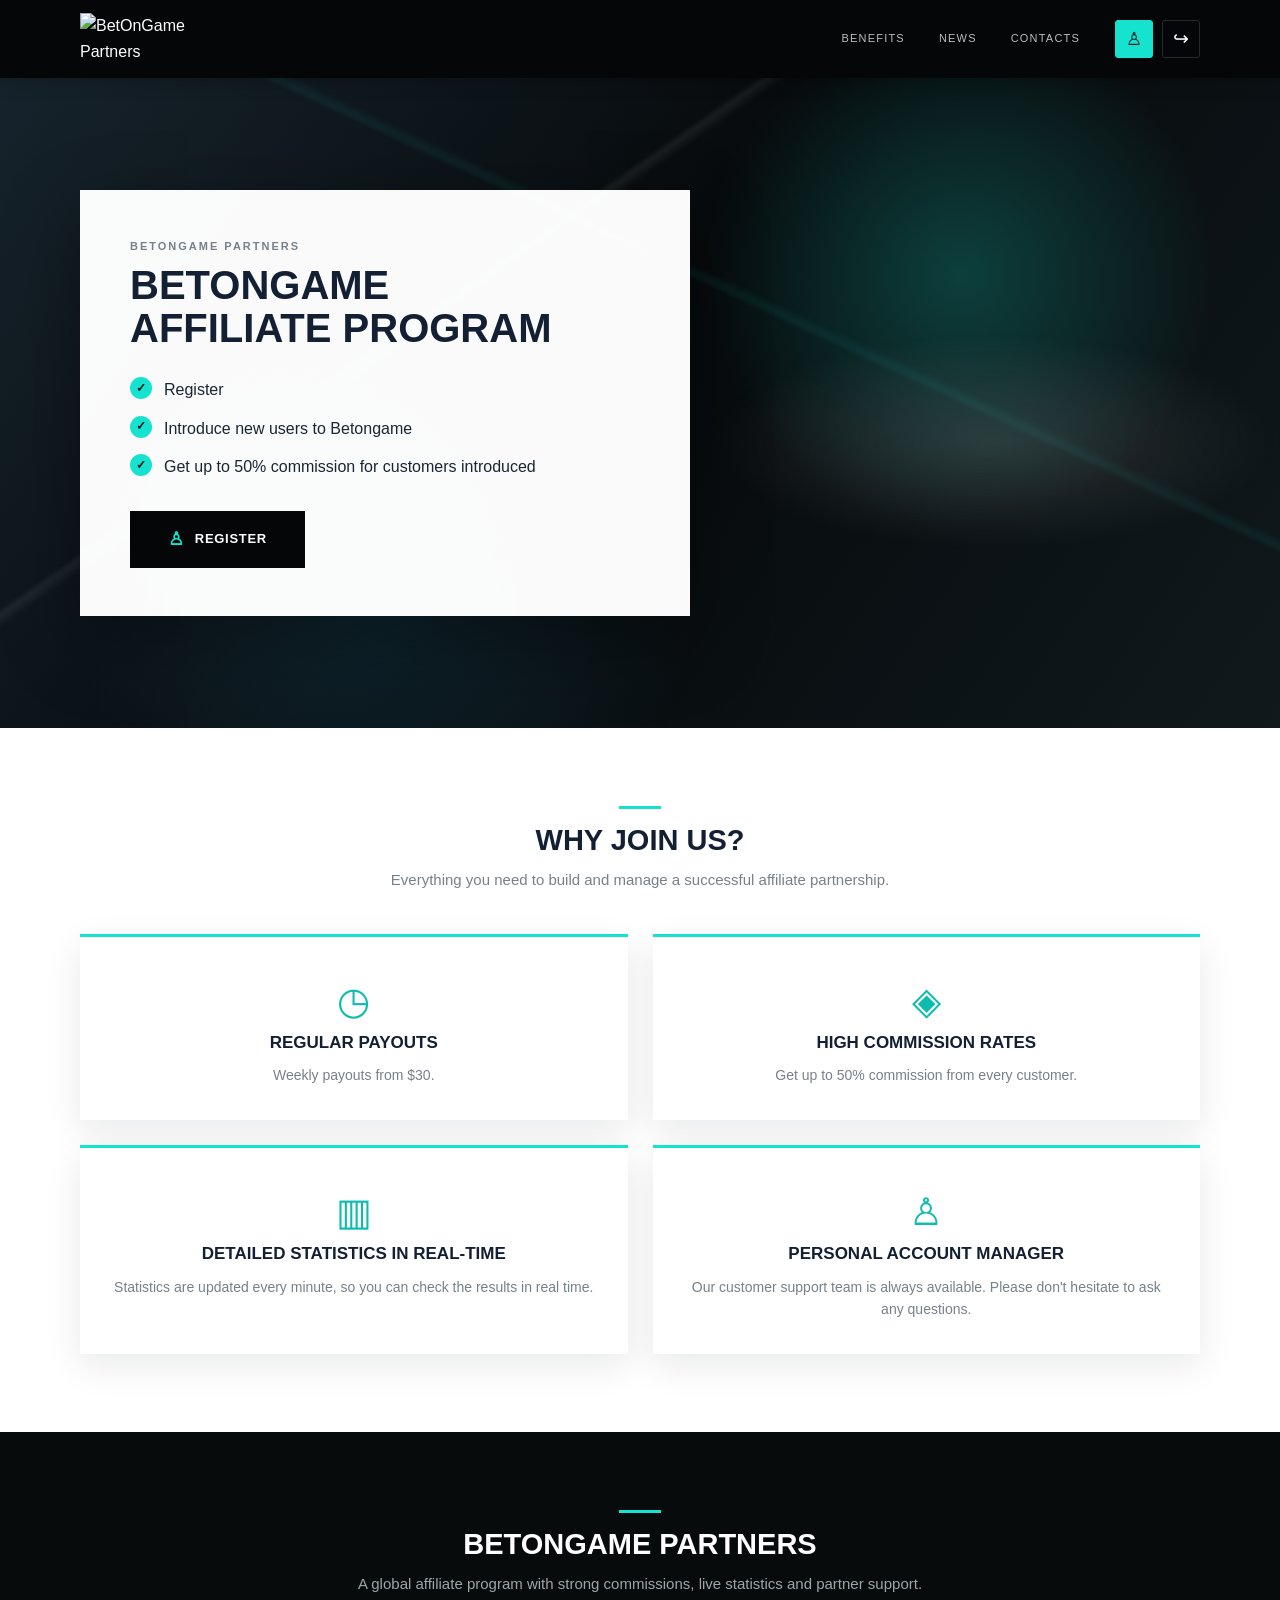
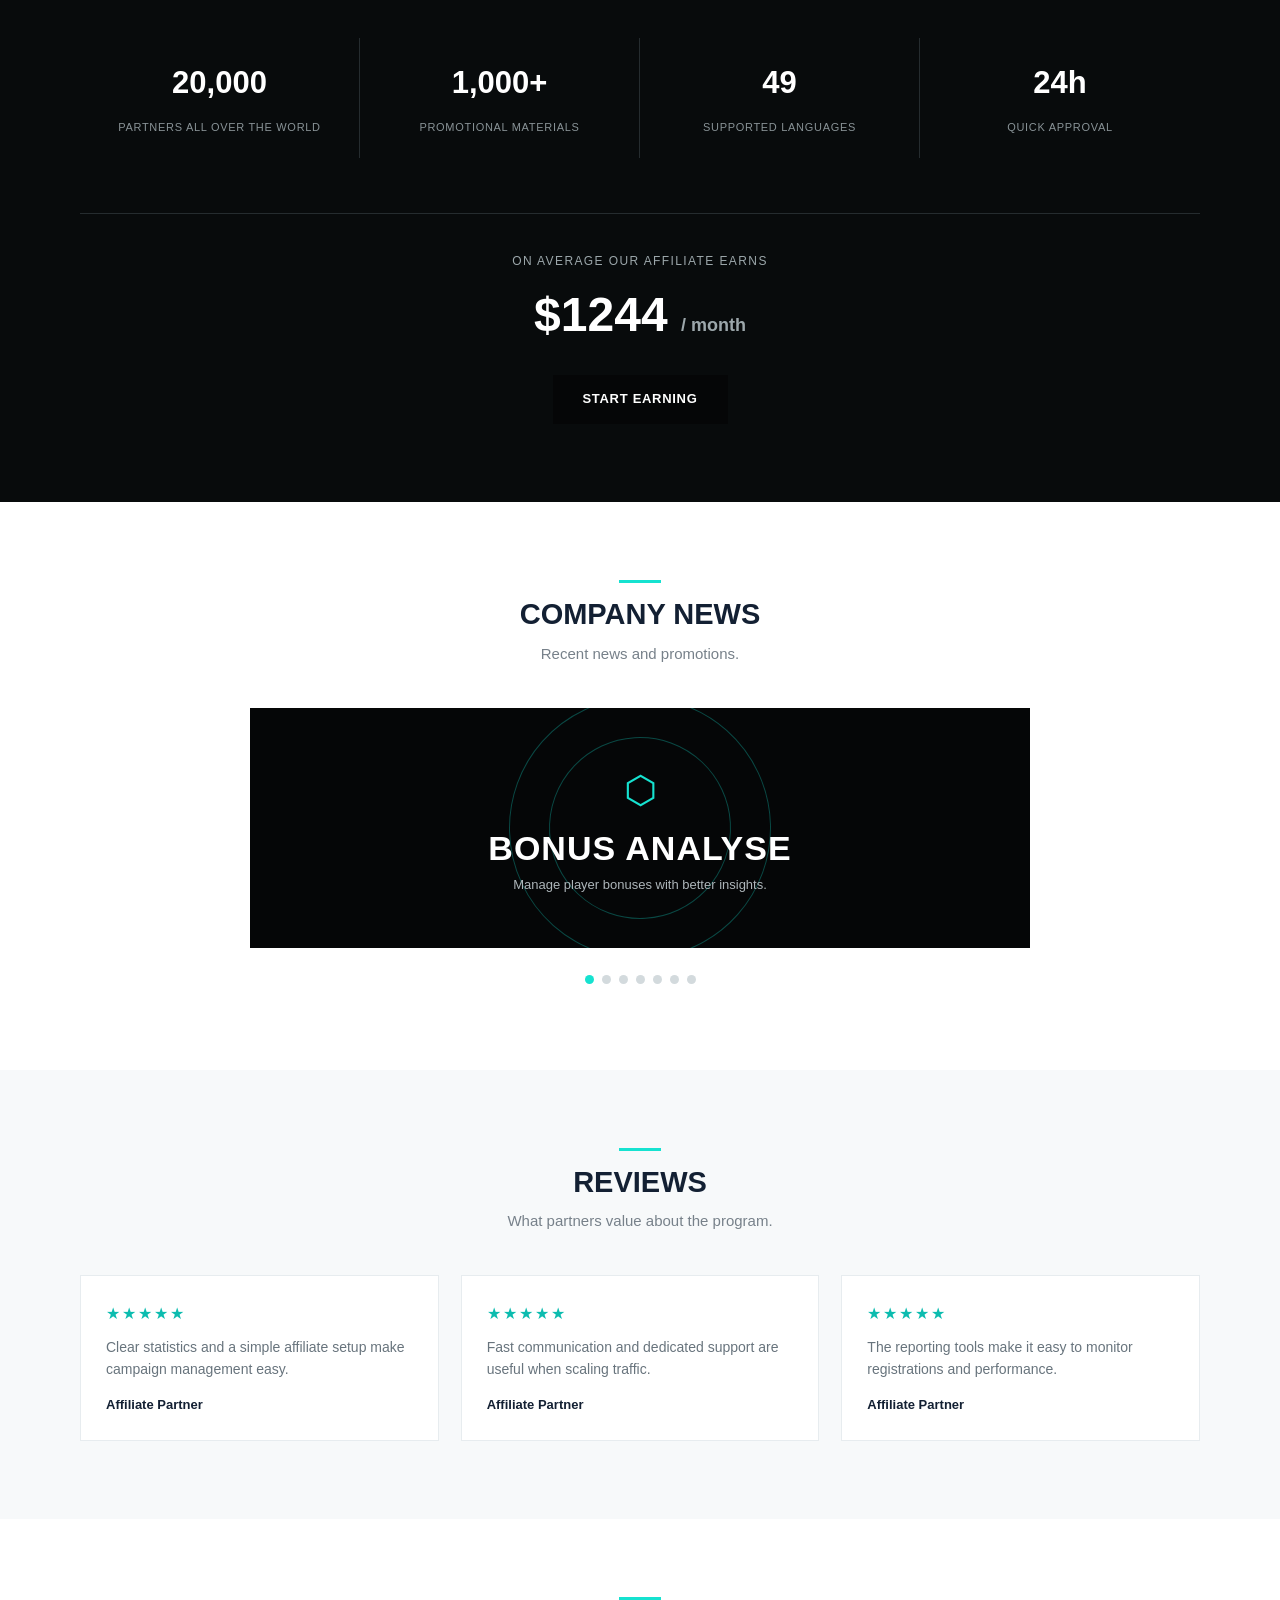
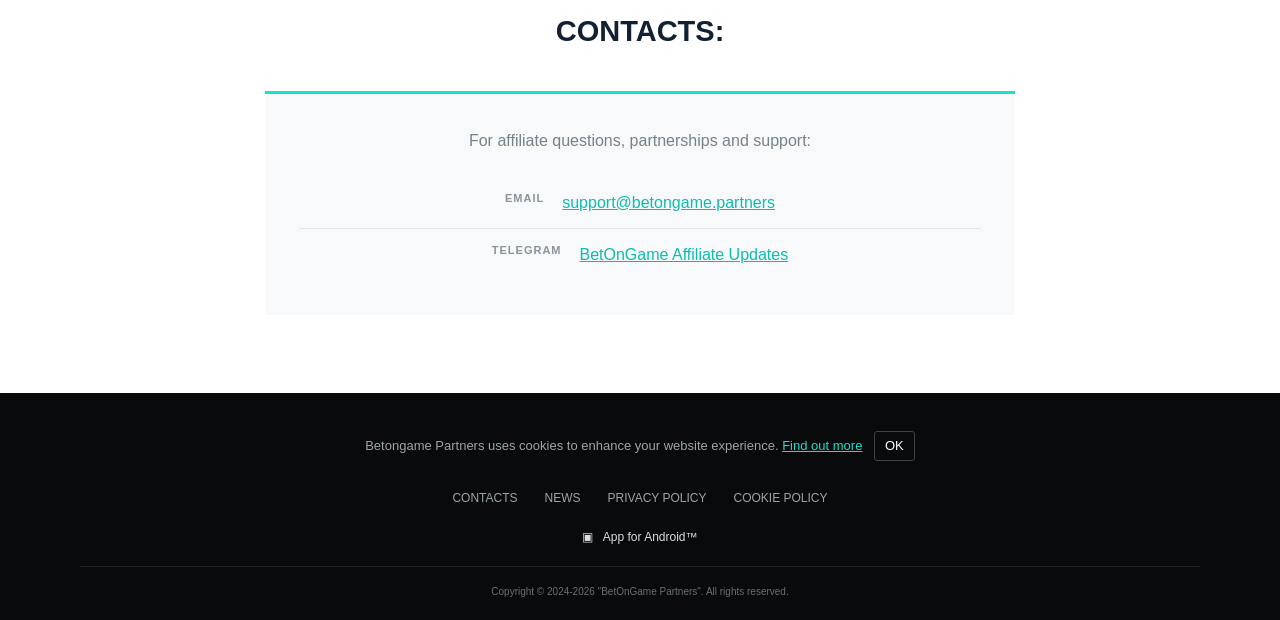
==== commit 232db5bb: "Update index.html" ====
--- a/index.html
+++ b/index.html
@@ -6,7 +6,7 @@
   <meta name="theme-color" content="#050607">
   <meta name="description" content="BetOnGame Partners Affiliate Program">
   <title>BetOnGame Partners — Affiliate Program</title>
-  <link rel="icon" href="assets/header-logo.png" type="image/png">
+  <link rel="icon" href="/header-logo.png" type="image/png">
   <link rel="stylesheet" href="css/style.css">
 </head>
 <body>
--- a/css/style.css
+++ b/css/style.css
@@ -0,0 +1,189 @@
+:root{
+  --black:#050607;
+  --black-soft:#0c0f10;
+  --navy:#132033;
+  --text:#1a2633;
+  --muted:#77818a;
+  --cyan:#16e2d0;
+  --cyan-dark:#0cbcaf;
+  --white:#fff;
+  --border:#e7ecef;
+  --shadow:0 12px 34px rgba(11,25,35,.09);
+}
+*{box-sizing:border-box;margin:0;padding:0}
+html{scroll-behavior:smooth}
+body{font-family:Arial,Helvetica,sans-serif;color:var(--text);background:#fff;line-height:1.6}
+a{text-decoration:none;color:inherit}
+button{font:inherit}
+.container{width:min(1120px,92%);margin:auto}
+
+/* HEADER */
+.site-header{
+  height:78px;
+  background:var(--black);
+  color:#fff;
+  position:sticky;
+  top:0;
+  z-index:1000;
+  box-shadow:0 2px 18px rgba(0,0,0,.25)
+}
+.header-inner{height:100%;display:flex;align-items:center}
+.brand{display:flex;align-items:center;width:170px;height:100%}
+.brand img{width:145px;height:auto;display:block;object-fit:contain}
+.desktop-nav{display:flex;gap:34px;margin-left:auto;margin-right:35px}
+.desktop-nav a{font-size:11px;letter-spacing:1.2px;color:#b7bec2;transition:.2s}
+.desktop-nav a:hover{color:var(--cyan)}
+.header-actions{display:flex;align-items:center;gap:9px}
+.header-register,.header-login{
+  width:38px;height:38px;display:grid;place-items:center;
+  border:1px solid #242a2d;border-radius:3px;color:#fff
+}
+.header-register{background:var(--cyan);color:#061111;border-color:var(--cyan);font-size:18px}
+.header-login{font-size:19px}
+.menu-button{display:none;background:none;border:0;color:#fff;font-size:25px;cursor:pointer}
+.mobile-menu{display:none}
+
+/* HERO */
+.hero{min-height:650px;position:relative;overflow:hidden;background:#071015}
+.hero-bg{
+  position:absolute;inset:0;
+  background:
+    radial-gradient(circle at 75% 30%,rgba(22,226,208,.23),transparent 24%),
+    radial-gradient(circle at 30% 80%,rgba(30,100,130,.28),transparent 30%),
+    linear-gradient(125deg,#16232c 0%,#070a0c 48%,#10191c 100%);
+}
+.hero-bg:after{
+  content:"";
+  position:absolute;inset:-10%;
+  background:
+    linear-gradient(145deg,transparent 37%,rgba(255,255,255,.08) 37.2%,transparent 38%),
+    linear-gradient(25deg,transparent 60%,rgba(22,226,208,.09) 60.2%,transparent 61%),
+    radial-gradient(ellipse at 73% 55%,rgba(255,255,255,.13),transparent 18%);
+  filter:blur(2px)
+}
+.hero-inner{min-height:650px;display:flex;align-items:center;position:relative;z-index:2}
+.hero-card{
+  width:min(610px,100%);
+  background:rgba(255,255,255,.98);
+  padding:48px 50px;
+  box-shadow:0 25px 70px rgba(0,0,0,.36)
+}
+.small-label{font-size:11px;letter-spacing:2px;color:#77818a;font-weight:bold;margin-bottom:8px}
+.hero h1{font-size:40px;line-height:1.08;color:var(--navy);margin-bottom:27px}
+.hero-list{list-style:none;margin-bottom:31px}
+.hero-list li{display:flex;gap:12px;align-items:flex-start;margin:13px 0;font-size:16px}
+.hero-list li span{
+  flex:0 0 22px;width:22px;height:22px;border-radius:50%;
+  display:grid;place-items:center;background:var(--cyan);color:#071111;
+  font-size:12px;font-weight:bold
+}
+.primary-button{
+  display:inline-flex;align-items:center;justify-content:center;gap:10px;
+  min-width:175px;padding:14px 24px;background:#050607;color:#fff;
+  font-weight:800;font-size:13px;letter-spacing:.7px;transition:.2s
+}
+.primary-button:hover{background:#192226;transform:translateY(-1px)}
+.button-icon{color:var(--cyan);font-size:18px}
+
+/* GENERAL */
+.section{padding:78px 0}
+.section-heading{text-align:center;margin-bottom:42px}
+.heading-line{display:block;width:42px;height:3px;background:var(--cyan);margin:0 auto 14px}
+.section-heading h2{font-size:29px;color:var(--navy);line-height:1.2}
+.section-heading p{max-width:650px;margin:10px auto 0;color:var(--muted);font-size:15px}
+
+/* BENEFITS */
+.benefit-grid{display:grid;grid-template-columns:repeat(2,1fr);gap:25px}
+.benefit-card{
+  background:#fff;border-top:3px solid var(--cyan);
+  padding:34px 30px;text-align:center;box-shadow:var(--shadow)
+}
+.benefit-icon{font-size:38px;color:var(--cyan-dark);height:50px}
+.benefit-card h3{font-size:17px;color:var(--navy);margin:8px 0}
+.benefit-card p{font-size:14px;color:var(--muted)}
+
+/* STATS */
+.stats-section{background:#080b0c;color:#fff}
+.light-heading h2{color:#fff}
+.light-heading p{color:#9ca7ab}
+.stats-grid{display:grid;grid-template-columns:repeat(4,1fr);gap:0;margin-bottom:55px}
+.stat{text-align:center;padding:20px;border-right:1px solid #252c2f}
+.stat:last-child{border-right:0}
+.stat strong{display:block;font-size:31px;color:#fff;margin-bottom:5px}
+.stat span{font-size:11px;color:#899397;letter-spacing:.7px}
+.earning-box{text-align:center;border-top:1px solid #252c2f;padding-top:38px}
+.earning-small{font-size:12px;letter-spacing:1.4px;color:#9ca7ab}
+.earning-number{font-size:48px;font-weight:800;color:#fff;margin:5px 0 22px}
+.earning-number small{font-size:18px;color:#9ca7ab}
+
+/* NEWS */
+.news-banner{
+  max-width:780px;min-height:240px;margin:auto;
+  background:#050607;color:#fff;display:flex;flex-direction:column;
+  align-items:center;justify-content:center;position:relative;overflow:hidden
+}
+.news-banner:before,.news-banner:after{
+  content:"";position:absolute;border:1px solid rgba(22,226,208,.3);border-radius:50%
+}
+.news-banner:before{width:260px;height:260px;transform:rotate(20deg)}
+.news-banner:after{width:180px;height:180px;transform:rotate(-25deg)}
+.news-shield{position:relative;z-index:2;color:var(--cyan);font-size:38px}
+.news-title{position:relative;z-index:2;font-size:34px;font-weight:800;letter-spacing:1px}
+.news-copy{position:relative;z-index:2;color:#aeb6ba;font-size:13px}
+.slider-dots{text-align:center;margin-top:18px}
+.slider-dots i{display:inline-block;width:9px;height:9px;border-radius:50%;background:#d3dadd;margin:0 4px}
+.slider-dots i.active{background:var(--cyan)}
+
+/* REVIEWS */
+.reviews{background:#f7f9fa}
+.review-grid{display:grid;grid-template-columns:repeat(3,1fr);gap:22px}
+.review{background:#fff;border:1px solid var(--border);padding:25px}
+.stars{color:var(--cyan-dark);letter-spacing:2px}
+.review p{color:#68747d;font-size:14px;margin-top:9px}
+.review b{display:block;color:var(--navy);font-size:13px;margin-top:14px}
+
+/* CONTACT */
+.contact-inner{max-width:750px}
+.contact-card{background:#f7f9fa;border-top:3px solid var(--cyan);padding:34px;text-align:center}
+.contact-card>p{color:var(--muted);margin-bottom:23px}
+.contact-row{display:flex;justify-content:center;gap:18px;padding:13px;border-bottom:1px solid #e1e7e9;flex-wrap:wrap}
+.contact-row:last-child{border-bottom:0}
+.contact-row span{font-size:11px;font-weight:800;letter-spacing:1px;color:#8a949a}
+.contact-row a{color:#0bbdaf;text-decoration:underline;overflow-wrap:anywhere}
+
+/* FOOTER */
+.site-footer{background:#080a0b;color:#9ca5aa;padding:38px 0 20px}
+.cookie{max-width:760px;margin:auto;text-align:center;font-size:13px;line-height:1.7}
+.cookie a{color:var(--cyan);text-decoration:underline}
+.cookie button{margin-left:8px;background:transparent;border:1px solid #3b4448;color:#fff;padding:3px 10px;border-radius:3px;cursor:pointer}
+.footer-links{display:flex;justify-content:center;gap:27px;flex-wrap:wrap;margin:28px 0 20px;font-size:12px}
+.footer-links a:hover{color:var(--cyan)}
+.android{text-align:center;color:#d9dfe1;font-size:12px;margin-bottom:18px}
+.copyright{text-align:center;border-top:1px solid #202628;padding-top:17px;font-size:10px;color:#687177}
+
+/* MOBILE */
+@media(max-width:760px){
+  .site-header{height:69px}
+  .brand{width:135px}
+  .brand img{width:120px}
+  .desktop-nav{display:none}
+  .menu-button{display:block}
+  .hero,.hero-inner{min-height:590px}
+  .hero-inner{padding:35px 0}
+  .hero-card{padding:32px 24px}
+  .hero h1{font-size:29px}
+  .hero-list li{font-size:14px}
+  .section{padding:58px 0}
+  .section-heading h2{font-size:26px}
+  .benefit-grid{grid-template-columns:1fr}
+  .stats-grid{grid-template-columns:repeat(2,1fr)}
+  .stat{border-right:0;border-bottom:1px solid #252c2f}
+  .stat strong{font-size:27px}
+  .review-grid{grid-template-columns:1fr}
+  .earning-number{font-size:39px}
+  .footer-links{gap:16px}
+}
+
+.mobile-menu.open{display:flex;flex-direction:column;gap:18px;padding:20px 4%;background:#080a0b;border-top:1px solid #1e2427}
+.mobile-menu a{font-size:12px;letter-spacing:1px;color:#d7dcde}
+.mobile-menu a:hover{color:var(--cyan)}
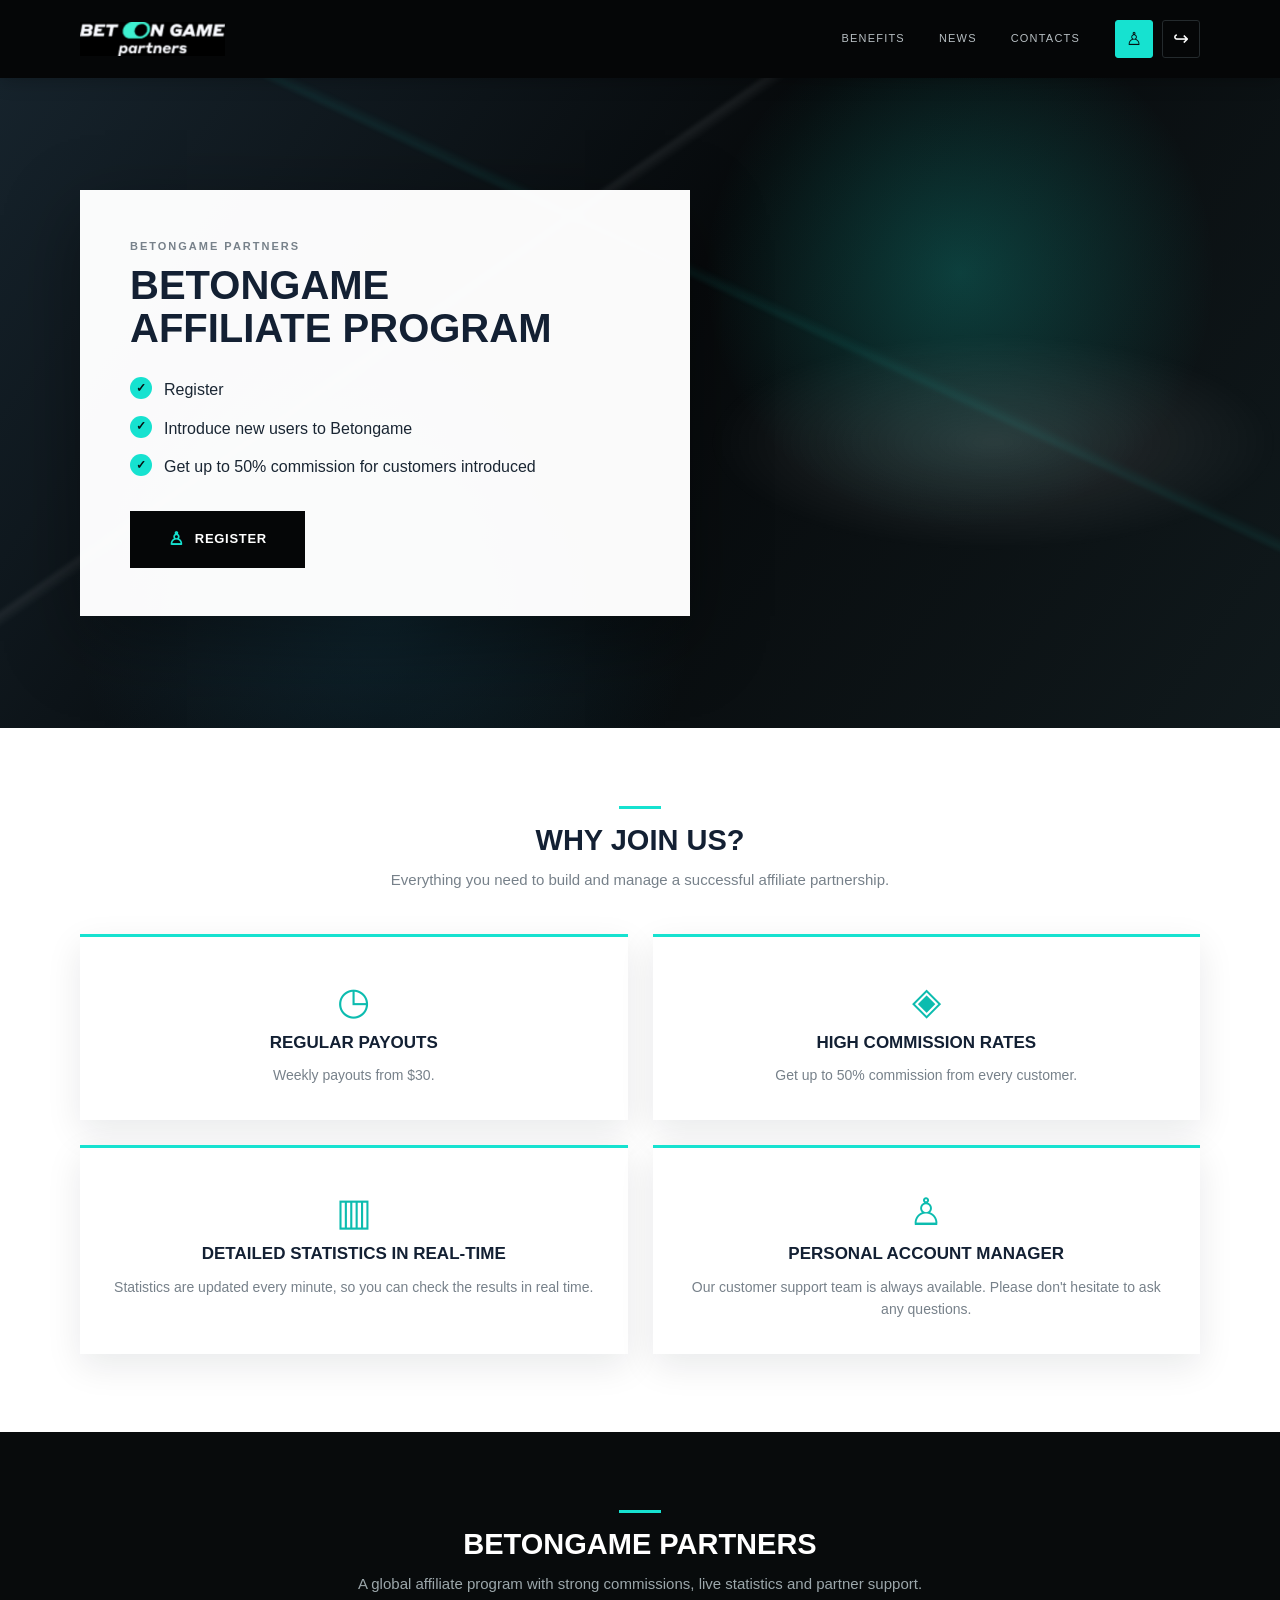
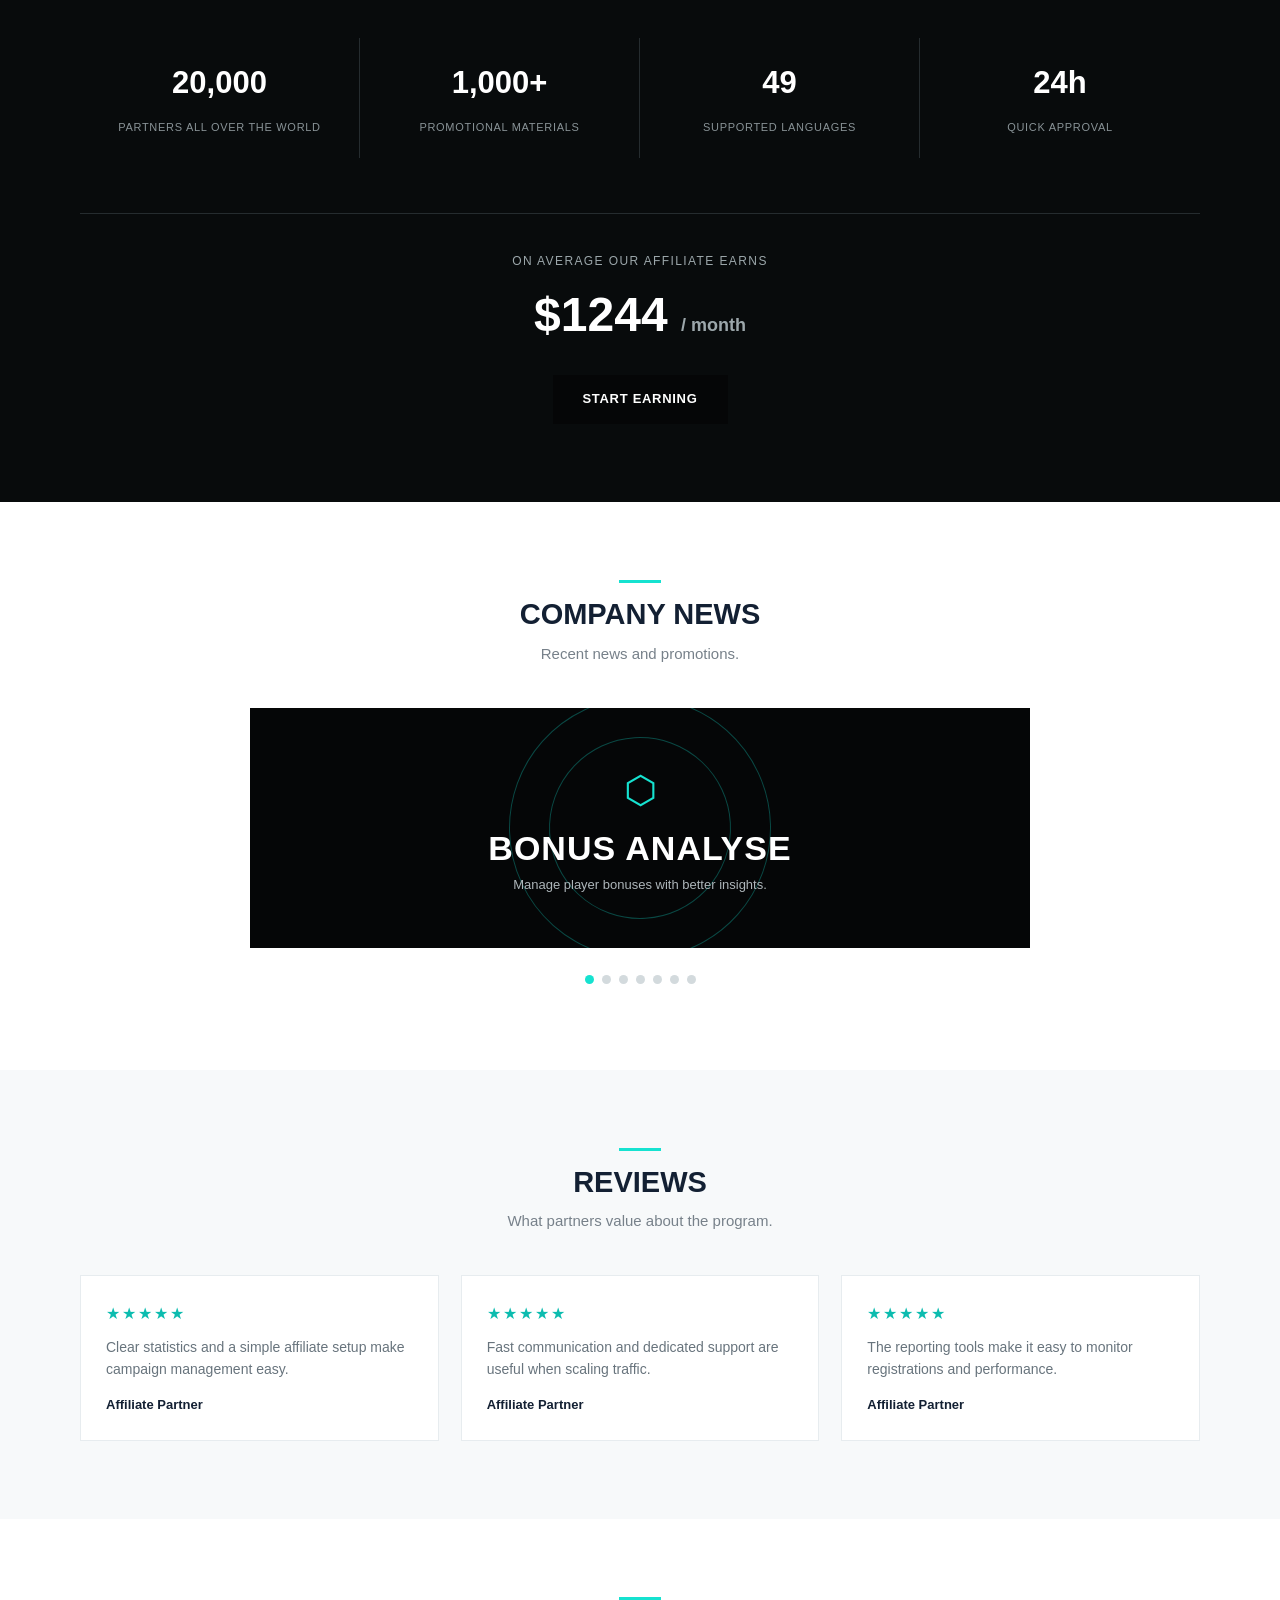
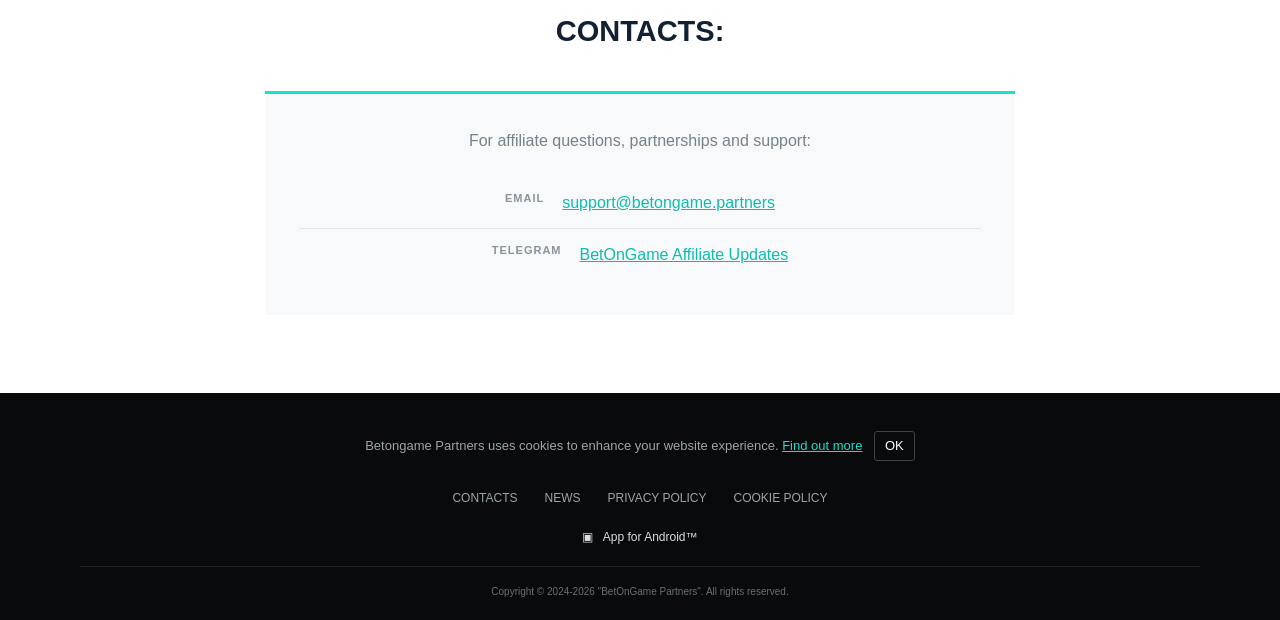
==== commit 8f051b65: "Update index.html" ====
--- a/index.html
+++ b/index.html
@@ -14,7 +14,7 @@
 <header class="site-header">
   <div class="container header-inner">
     <a class="brand" href="#home">
-      <img src="assets/header-logo.png" alt="BetOnGame Partners">
+      <img src="/header-logo.png" alt="BetOnGame Partners">
     </a>
 
     <nav class="desktop-nav">
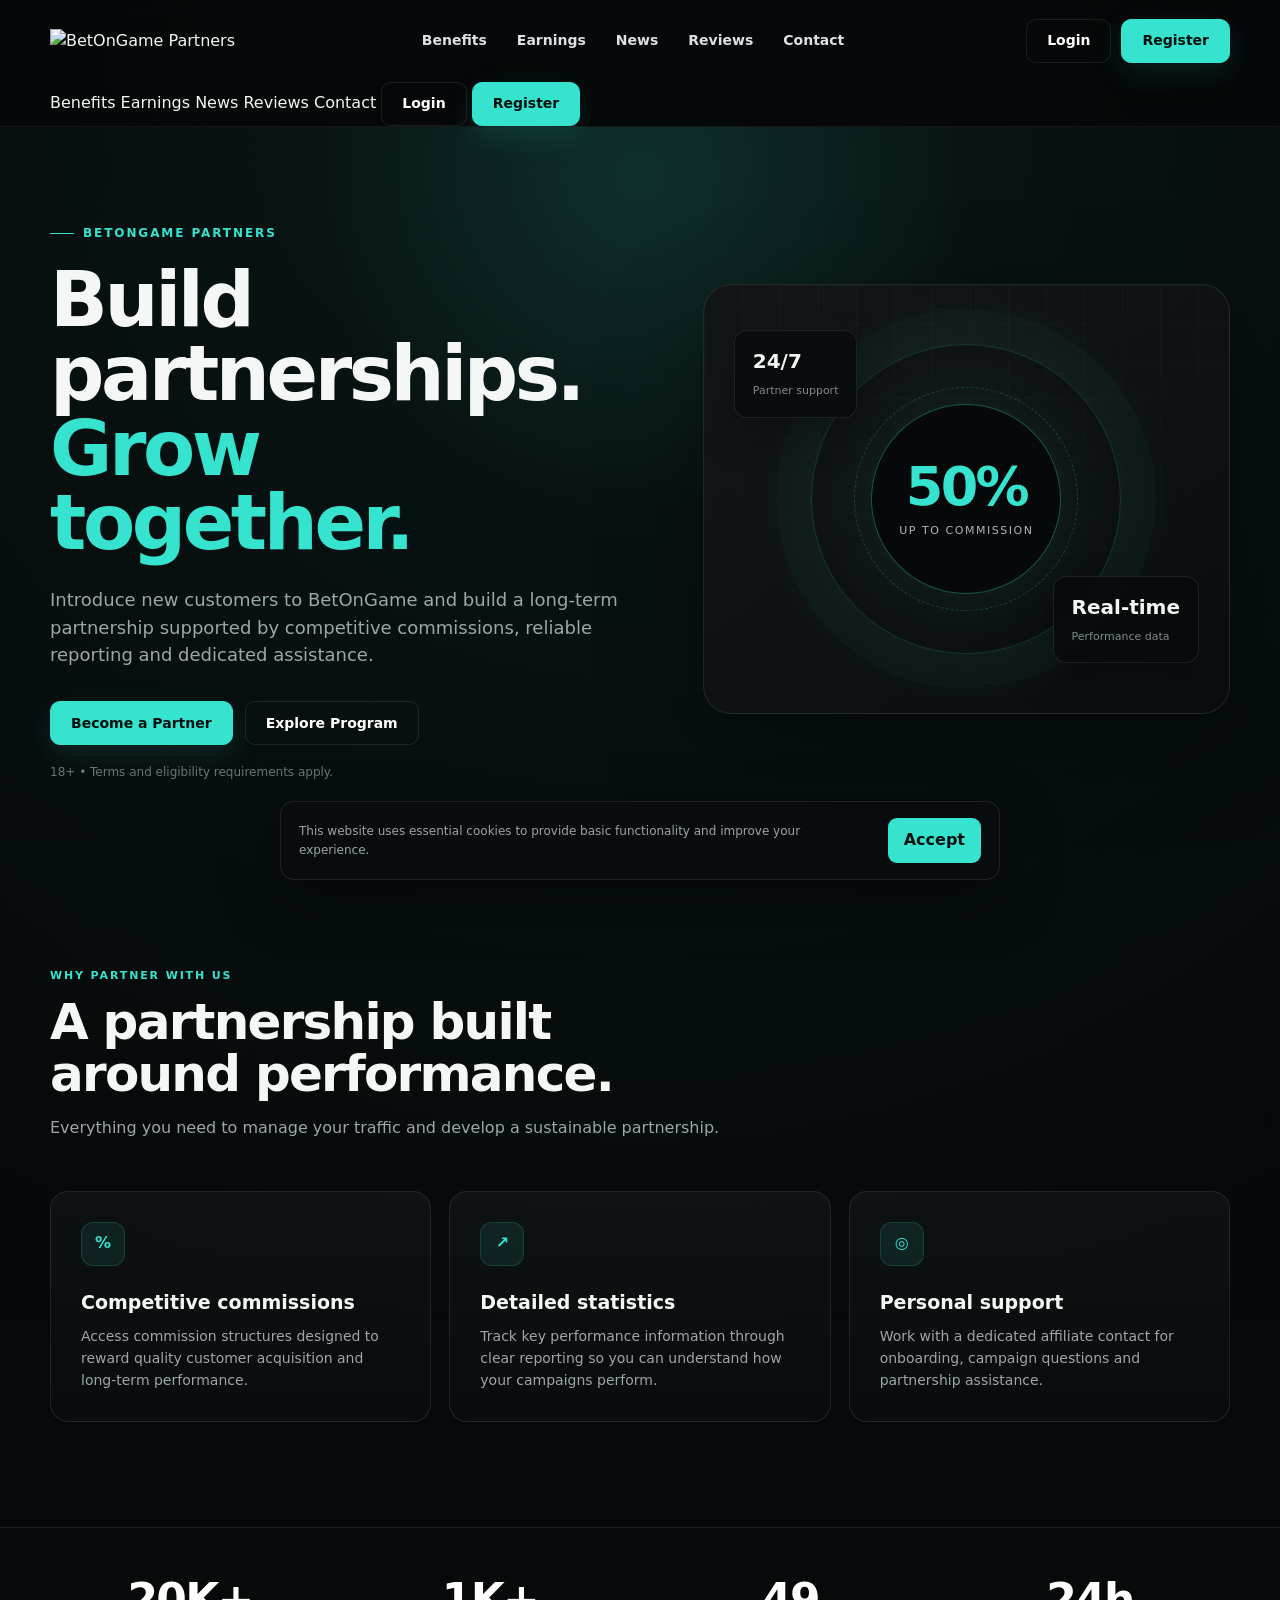
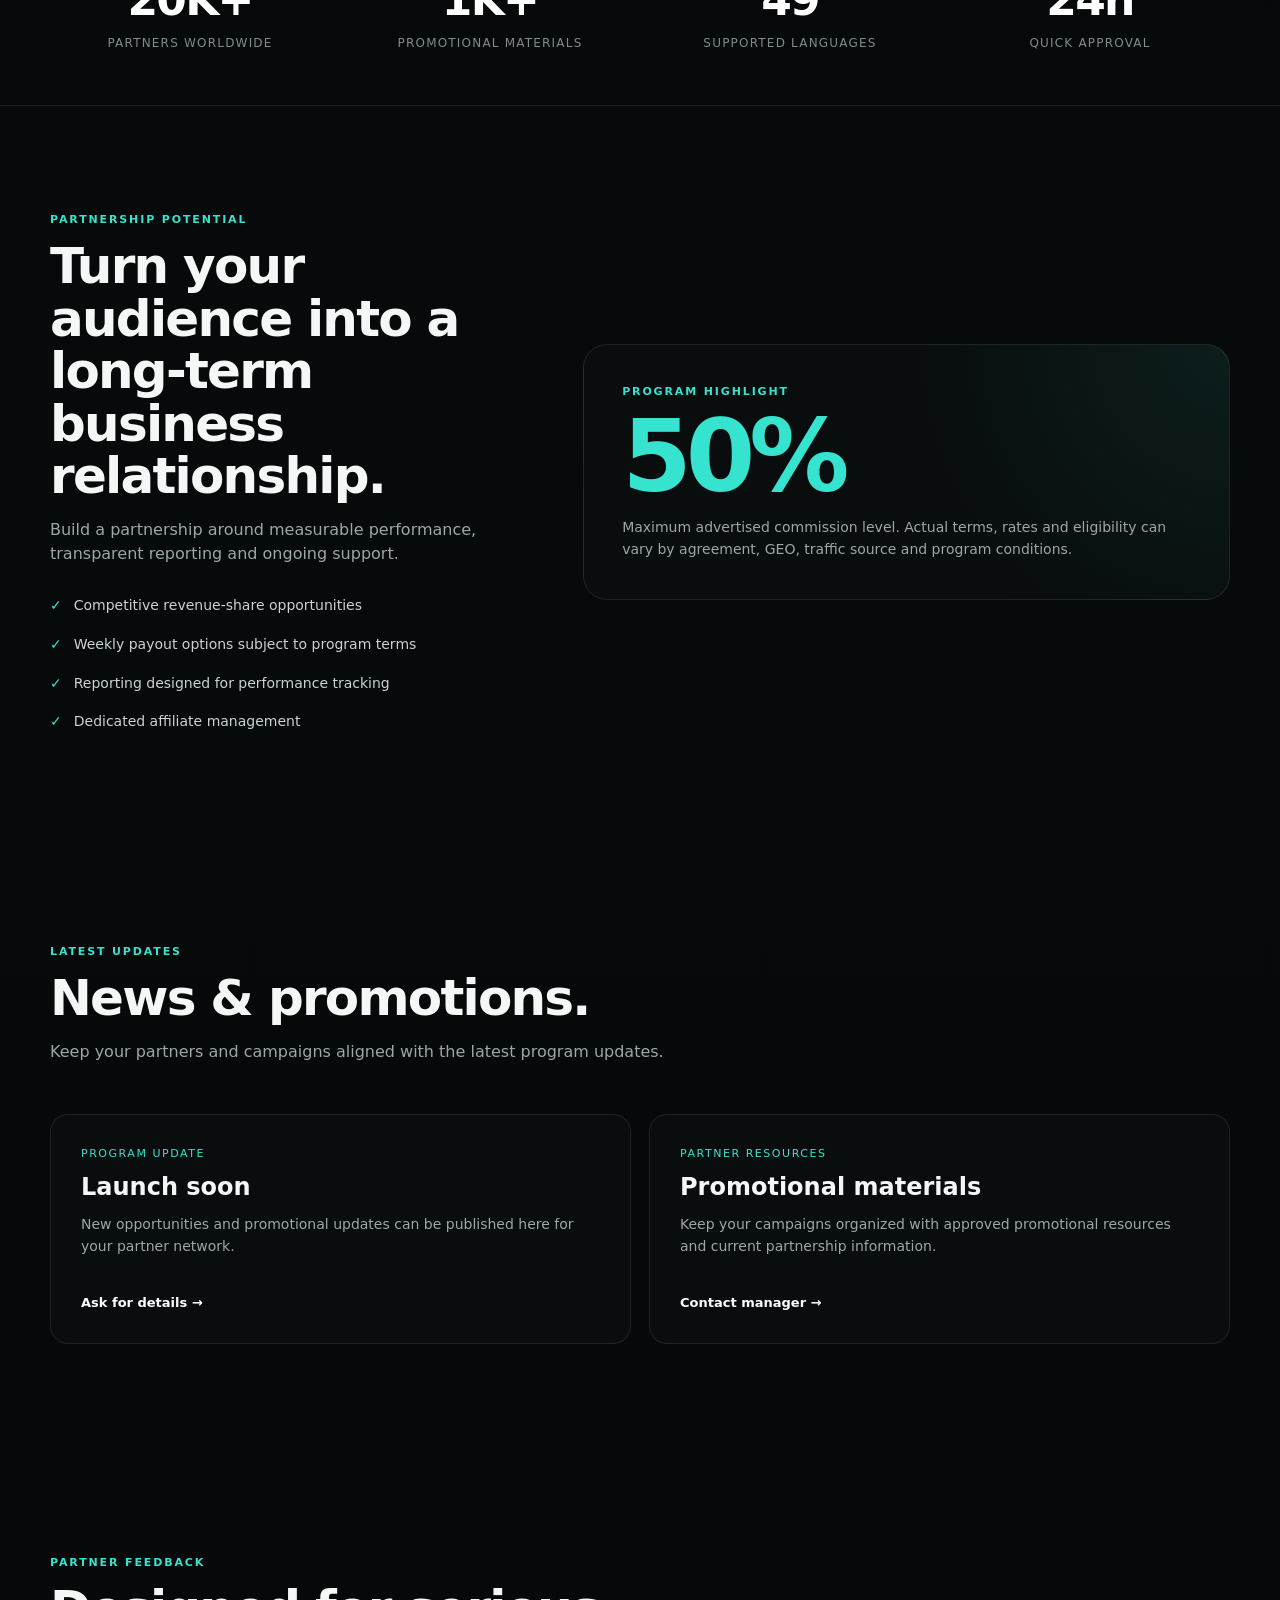
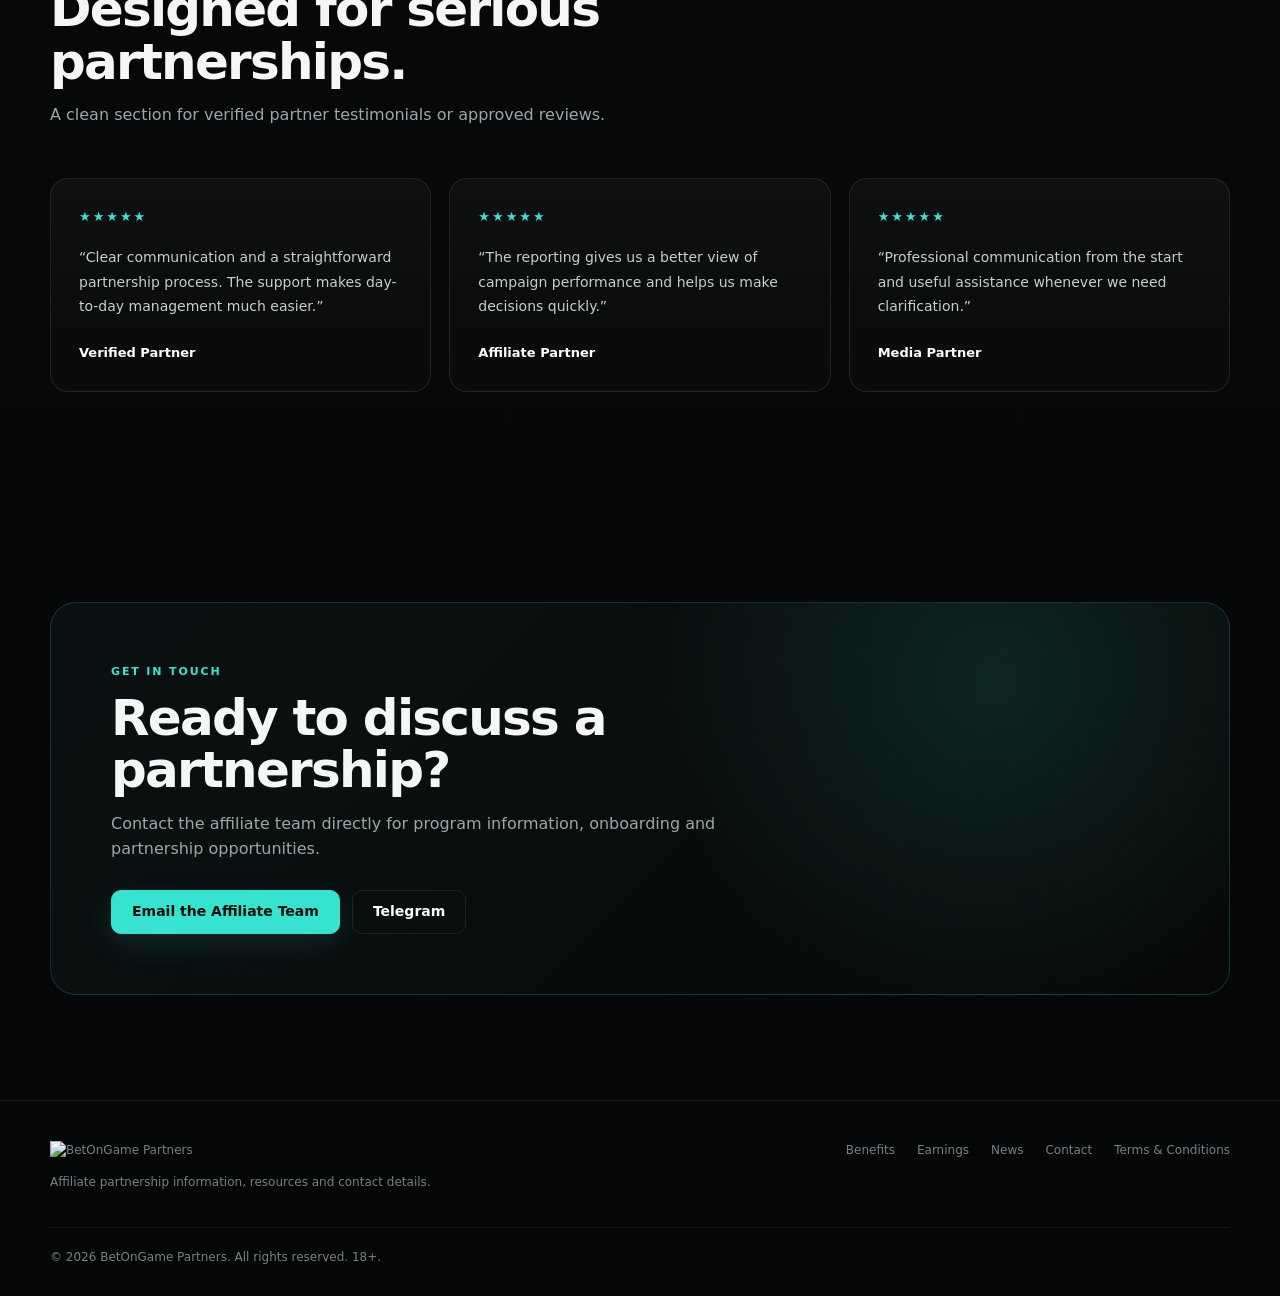
==== commit 1268f187: "Add files via upload" ====
--- a/index.html
+++ b/index.html
@@ -3,203 +3,759 @@
 <head>
   <meta charset="UTF-8">
   <meta name="viewport" content="width=device-width, initial-scale=1.0">
+  <meta name="description" content="BetOnGame Partners — affiliate partnership platform.">
   <meta name="theme-color" content="#050607">
-  <meta name="description" content="BetOnGame Partners Affiliate Program">
-  <title>BetOnGame Partners — Affiliate Program</title>
-  <link rel="icon" href="/header-logo.png" type="image/png">
-  <link rel="stylesheet" href="css/style.css">
+  <title>BetOnGame Partners</title>
+
+  <style>
+    :root{
+      --bg:#050607;
+      --bg2:#080b0c;
+      --panel:#0c1011;
+      --panel2:#101516;
+      --line:rgba(255,255,255,.09);
+      --text:#f5f7f7;
+      --muted:#9ca7a8;
+      --cyan:#35e3cf;
+      --cyan2:#19cbb7;
+      --max:1180px;
+      --radius:18px;
+    }
+
+    *{box-sizing:border-box;margin:0;padding:0}
+    html{scroll-behavior:smooth}
+    body{
+      background:
+        radial-gradient(circle at 50% 0%, rgba(53,227,207,.08), transparent 30%),
+        linear-gradient(180deg,#050607 0%,#070a0b 45%,#050607 100%);
+      color:var(--text);
+      font-family:Inter,ui-sans-serif,system-ui,-apple-system,BlinkMacSystemFont,"Segoe UI",sans-serif;
+      line-height:1.55;
+      overflow-x:hidden;
+    }
+    a{color:inherit;text-decoration:none}
+    button{font:inherit}
+    .container{width:min(var(--max),calc(100% - 40px));margin:auto}
+
+    /* Header */
+    header{
+      position:sticky;
+      top:0;
+      z-index:1000;
+      background:rgba(5,6,7,.82);
+      border-bottom:1px solid rgba(255,255,255,.06);
+      backdrop-filter:blur(18px);
+    }
+    .nav{
+      min-height:82px;
+      display:flex;
+      align-items:center;
+      justify-content:space-between;
+      gap:24px;
+    }
+    .brand{
+      display:flex;
+      align-items:center;
+      min-width:0;
+    }
+    .brand img{
+      display:block;
+      width:190px;
+      height:auto;
+      max-height:62px;
+      object-fit:contain;
+      object-position:left center;
+    }
+    .nav-links{
+      display:flex;
+      align-items:center;
+      gap:30px;
+      color:#dce2e2;
+      font-size:14px;
+      font-weight:600;
+    }
+    .nav-links a{transition:.2s ease}
+    .nav-links a:hover{color:var(--cyan)}
+    .nav-actions{display:flex;align-items:center;gap:10px}
+    .btn{
+      display:inline-flex;
+      align-items:center;
+      justify-content:center;
+      min-height:44px;
+      padding:0 20px;
+      border-radius:10px;
+      border:1px solid var(--line);
+      font-size:14px;
+      font-weight:700;
+      transition:.2s ease;
+      cursor:pointer;
+    }
+    .btn:hover{transform:translateY(-1px)}
+    .btn-outline{background:transparent;color:#fff}
+    .btn-outline:hover{border-color:rgba(53,227,207,.55)}
+    .btn-primary{
+      background:var(--cyan);
+      border-color:var(--cyan);
+      color:#03100e;
+      box-shadow:0 10px 30px rgba(53,227,207,.12);
+    }
+    .btn-primary:hover{background:#52ead9}
+    .menu-btn{
+      display:none;
+      width:44px;height:44px;
+      border:1px solid var(--line);
+      border-radius:10px;
+      background:#0b0f10;
+      color:#fff;
+      cursor:pointer;
+    }
+
+    /* Hero */
+    .hero{
+      position:relative;
+      min-height:650px;
+      display:flex;
+      align-items:center;
+      padding:90px 0 80px;
+      overflow:hidden;
+    }
+    .hero:before{
+      content:"";
+      position:absolute;
+      width:700px;height:700px;
+      left:50%;top:-300px;
+      transform:translateX(-50%);
+      border-radius:50%;
+      background:radial-gradient(circle,rgba(53,227,207,.13),rgba(53,227,207,0) 68%);
+      pointer-events:none;
+    }
+    .hero-grid{
+      position:relative;
+      z-index:1;
+      display:grid;
+      grid-template-columns:1.05fr .95fr;
+      align-items:center;
+      gap:70px;
+    }
+    .eyebrow{
+      display:inline-flex;
+      align-items:center;
+      gap:9px;
+      color:var(--cyan);
+      font-size:12px;
+      letter-spacing:.16em;
+      text-transform:uppercase;
+      font-weight:800;
+      margin-bottom:20px;
+    }
+    .eyebrow:before{
+      content:"";
+      width:24px;height:1px;background:var(--cyan);
+    }
+    h1{
+      font-size:clamp(42px,6vw,76px);
+      line-height:.98;
+      letter-spacing:-.045em;
+      max-width:760px;
+      margin-bottom:25px;
+    }
+    .hero h1 span{color:var(--cyan)}
+    .hero-copy{
+      color:var(--muted);
+      font-size:18px;
+      max-width:610px;
+      margin-bottom:32px;
+    }
+    .hero-actions{display:flex;flex-wrap:wrap;gap:12px}
+    .hero-note{
+      margin-top:18px;
+      color:#697677;
+      font-size:12px;
+    }
+
+    .hero-card{
+      position:relative;
+      min-height:430px;
+      border:1px solid var(--line);
+      border-radius:28px;
+      background:
+        linear-gradient(145deg,rgba(255,255,255,.045),rgba(255,255,255,.01)),
+        #080b0c;
+      box-shadow:0 30px 100px rgba(0,0,0,.35);
+      overflow:hidden;
+    }
+    .hero-card:before{
+      content:"";
+      position:absolute;
+      inset:0;
+      background:
+        linear-gradient(rgba(255,255,255,.025) 1px,transparent 1px),
+        linear-gradient(90deg,rgba(255,255,255,.025) 1px,transparent 1px);
+      background-size:38px 38px;
+      mask-image:linear-gradient(to bottom,black,transparent 85%);
+    }
+    .ring{
+      position:absolute;
+      width:310px;height:310px;
+      left:50%;top:50%;
+      transform:translate(-50%,-50%);
+      border-radius:50%;
+      border:1px solid rgba(53,227,207,.18);
+      box-shadow:
+        0 0 0 35px rgba(53,227,207,.025),
+        0 0 80px rgba(53,227,207,.08);
+    }
+    .ring:after{
+      content:"";
+      position:absolute;
+      inset:42px;
+      border-radius:50%;
+      border:1px dashed rgba(53,227,207,.22);
+    }
+    .hero-badge{
+      position:absolute;
+      left:50%;top:50%;
+      transform:translate(-50%,-50%);
+      width:190px;height:190px;
+      border-radius:50%;
+      background:#060809;
+      border:1px solid rgba(53,227,207,.34);
+      display:flex;
+      align-items:center;
+      justify-content:center;
+      text-align:center;
+      box-shadow:0 0 70px rgba(53,227,207,.1);
+    }
+    .hero-badge strong{
+      display:block;
+      font-size:54px;
+      line-height:1;
+      color:var(--cyan);
+      letter-spacing:-.05em;
+    }
+    .hero-badge small{
+      display:block;
+      margin-top:8px;
+      color:#aeb8b8;
+      font-size:11px;
+      text-transform:uppercase;
+      letter-spacing:.14em;
+    }
+    .floating-stat{
+      position:absolute;
+      padding:15px 18px;
+      border:1px solid rgba(255,255,255,.09);
+      border-radius:13px;
+      background:rgba(8,11,12,.88);
+      backdrop-filter:blur(10px);
+      box-shadow:0 18px 40px rgba(0,0,0,.25);
+    }
+    .floating-stat b{display:block;font-size:20px}
+    .floating-stat span{font-size:11px;color:#7f8a8b}
+    .fs1{top:45px;left:30px}
+    .fs2{right:30px;bottom:50px}
+
+    /* Sections */
+    section{padding:105px 0}
+    .section-head{max-width:690px;margin-bottom:50px}
+    .section-label{
+      color:var(--cyan);
+      font-size:11px;
+      font-weight:800;
+      text-transform:uppercase;
+      letter-spacing:.17em;
+      margin-bottom:12px;
+    }
+    h2{
+      font-size:clamp(32px,4vw,50px);
+      line-height:1.05;
+      letter-spacing:-.035em;
+      margin-bottom:15px;
+    }
+    .section-head p{color:var(--muted);font-size:16px}
+
+    .cards{
+      display:grid;
+      grid-template-columns:repeat(3,1fr);
+      gap:18px;
+    }
+    .card{
+      background:linear-gradient(180deg,rgba(255,255,255,.035),rgba(255,255,255,.015));
+      border:1px solid var(--line);
+      border-radius:var(--radius);
+      padding:30px;
+      transition:.25s ease;
+    }
+    .card:hover{
+      transform:translateY(-4px);
+      border-color:rgba(53,227,207,.25);
+    }
+    .icon{
+      width:44px;height:44px;
+      display:grid;place-items:center;
+      border-radius:12px;
+      background:rgba(53,227,207,.09);
+      color:var(--cyan);
+      border:1px solid rgba(53,227,207,.16);
+      font-weight:900;
+      margin-bottom:22px;
+    }
+    .card h3{font-size:19px;margin-bottom:9px}
+    .card p{color:var(--muted);font-size:14px}
+
+    .stats{
+      border-top:1px solid var(--line);
+      border-bottom:1px solid var(--line);
+      padding:42px 0;
+    }
+    .stats-grid{
+      display:grid;
+      grid-template-columns:repeat(4,1fr);
+      gap:20px;
+    }
+    .stat{text-align:center;padding:8px 15px}
+    .stat strong{
+      display:block;
+      color:#fff;
+      font-size:clamp(28px,4vw,44px);
+      line-height:1;
+      letter-spacing:-.04em;
+      margin-bottom:8px;
+    }
+    .stat span{color:#7f8b8c;font-size:12px;text-transform:uppercase;letter-spacing:.1em}
+
+    .earnings{
+      display:grid;
+      grid-template-columns:.85fr 1.15fr;
+      gap:55px;
+      align-items:center;
+    }
+    .earn-box{
+      border:1px solid var(--line);
+      border-radius:24px;
+      padding:38px;
+      background:
+        radial-gradient(circle at 100% 0%,rgba(53,227,207,.08),transparent 45%),
+        #090d0e;
+    }
+    .earn-number{
+      font-size:clamp(58px,8vw,100px);
+      font-weight:850;
+      line-height:.9;
+      letter-spacing:-.06em;
+      color:var(--cyan);
+      margin:10px 0 15px;
+    }
+    .earn-box p{color:var(--muted);font-size:14px}
+    .check-list{list-style:none;display:grid;gap:17px;margin-top:28px}
+    .check-list li{display:flex;gap:12px;color:#cbd2d2;font-size:14px}
+    .check-list li:before{
+      content:"✓";
+      flex:0 0 auto;
+      color:var(--cyan);
+      font-weight:900;
+    }
+
+    .news-grid{display:grid;grid-template-columns:1fr 1fr;gap:18px}
+    .news{
+      min-height:230px;
+      padding:30px;
+      border-radius:var(--radius);
+      border:1px solid var(--line);
+      background:#090d0e;
+      display:flex;
+      flex-direction:column;
+      justify-content:space-between;
+    }
+    .news-date{font-size:11px;color:var(--cyan);text-transform:uppercase;letter-spacing:.14em}
+    .news h3{font-size:24px;line-height:1.15;margin:12px 0}
+    .news p{color:var(--muted);font-size:14px}
+    .news-link{margin-top:22px;color:#fff;font-size:13px;font-weight:800}
+
+    .reviews{
+      display:grid;
+      grid-template-columns:repeat(3,1fr);
+      gap:18px;
+    }
+    .review{padding:28px}
+    .stars{color:var(--cyan);letter-spacing:2px;font-size:13px;margin-bottom:18px}
+    .review p{color:#c6cece;font-size:14px;line-height:1.75}
+    .reviewer{margin-top:24px;color:#fff;font-weight:750;font-size:13px}
+
+    .cta{
+      position:relative;
+      overflow:hidden;
+      border:1px solid rgba(53,227,207,.18);
+      border-radius:26px;
+      padding:60px;
+      background:
+        radial-gradient(circle at 80% 20%,rgba(53,227,207,.12),transparent 34%),
+        linear-gradient(135deg,#0b1112,#070909);
+    }
+    .cta h2{max-width:650px}
+    .cta p{max-width:620px;color:var(--muted);margin-bottom:28px}
+
+    footer{
+      border-top:1px solid var(--line);
+      padding:40px 0 30px;
+      color:#768182;
+      font-size:12px;
+    }
+    .footer-grid{
+      display:grid;
+      grid-template-columns:1fr auto;
+      gap:30px;
+      align-items:start;
+    }
+    .footer-brand img{width:170px;display:block;margin-bottom:14px}
+    .footer-brand p{max-width:410px}
+    .footer-links{display:flex;gap:22px;flex-wrap:wrap}
+    .footer-links a:hover{color:#fff}
+    .copyright{margin-top:35px;padding-top:20px;border-top:1px solid rgba(255,255,255,.05)}
+
+    .cookie{
+      position:fixed;
+      z-index:2000;
+      left:20px;right:20px;bottom:20px;
+      max-width:720px;
+      margin:auto;
+      display:flex;
+      align-items:center;
+      gap:18px;
+      padding:16px 18px;
+      border:1px solid var(--line);
+      border-radius:14px;
+      background:rgba(10,13,14,.96);
+      box-shadow:0 20px 60px rgba(0,0,0,.45);
+      backdrop-filter:blur(15px);
+    }
+    .cookie p{font-size:12px;color:#9aa5a6;flex:1}
+    .cookie button{
+      border:0;
+      border-radius:9px;
+      padding:10px 16px;
+      background:var(--cyan);
+      color:#03100e;
+      font-weight:800;
+      cursor:pointer;
+    }
+
+    @media (max-width:900px){
+      .nav-links,.nav-actions{display:none}
+      .menu-btn{display:block}
+      .mobile-nav{
+        display:none;
+        border-top:1px solid var(--line);
+        padding:16px 0 22px;
+      }
+      .mobile-nav.open{display:grid;gap:6px}
+      .mobile-nav a{padding:12px 0;color:#dfe5e5}
+      .mobile-nav .btn{width:100%;margin-top:5px}
+      .hero{min-height:auto;padding:75px 0 65px}
+      .hero-grid,.earnings{grid-template-columns:1fr;gap:45px}
+      .hero-card{min-height:390px}
+      .cards,.reviews{grid-template-columns:1fr 1fr}
+      .stats-grid{grid-template-columns:1fr 1fr}
+    }
+
+    @media (max-width:620px){
+      .container{width:min(var(--max),calc(100% - 28px))}
+      .nav{min-height:72px}
+      .brand img{width:155px;max-height:52px}
+      section{padding:75px 0}
+      .hero{padding-top:60px}
+      h1{font-size:46px}
+      .hero-copy{font-size:16px}
+      .hero-card{min-height:350px}
+      .ring{width:250px;height:250px}
+      .hero-badge{width:155px;height:155px}
+      .hero-badge strong{font-size:43px}
+      .fs1{top:25px;left:15px}
+      .fs2{right:15px;bottom:25px}
+      .cards,.reviews,.news-grid{grid-template-columns:1fr}
+      .stats-grid{grid-template-columns:1fr 1fr}
+      .earn-box{padding:28px}
+      .cta{padding:35px 25px}
+      .footer-grid{grid-template-columns:1fr}
+      .cookie{left:12px;right:12px;bottom:12px;align-items:flex-start}
+    }
+  </style>
 </head>
+
 <body>
-
-<header class="site-header">
-  <div class="container header-inner">
-    <a class="brand" href="#home">
-      <img src="/header-logo.png" alt="BetOnGame Partners">
-    </a>
-
-    <nav class="desktop-nav">
-      <a href="#benefits">BENEFITS</a>
-      <a href="#news">NEWS</a>
-      <a href="#contact">CONTACTS</a>
-    </nav>
-
-    <div class="header-actions">
-      <a class="header-register" data-track href="#">♙</a>
-      <a class="header-login" data-track href="#">↪</a>
-      <button class="menu-button" id="menuButton" aria-label="Open menu">☰</button>
+  <header>
+    <div class="container">
+      <nav class="nav">
+        <a class="brand" href="#top" aria-label="BetOnGame Partners home">
+          <img src="assets/header.png" alt="BetOnGame Partners">
+        </a>
+
+        <div class="nav-links">
+          <a href="#benefits">Benefits</a>
+          <a href="#earnings">Earnings</a>
+          <a href="#news">News</a>
+          <a href="#reviews">Reviews</a>
+          <a href="#contact">Contact</a>
+        </div>
+
+        <div class="nav-actions">
+          <!-- Replace these placeholders with your own URLs -->
+          <a class="btn btn-outline" href="YOUR_LOGIN_URL_HERE">Login</a>
+          <a class="btn btn-primary" href="YOUR_REGISTER_URL_HERE">Register</a>
+        </div>
+
+        <button class="menu-btn" id="menuBtn" aria-label="Open menu" aria-expanded="false">☰</button>
+      </nav>
+
+      <div class="mobile-nav" id="mobileNav">
+        <a href="#benefits">Benefits</a>
+        <a href="#earnings">Earnings</a>
+        <a href="#news">News</a>
+        <a href="#reviews">Reviews</a>
+        <a href="#contact">Contact</a>
+        <a class="btn btn-outline" href="YOUR_LOGIN_URL_HERE">Login</a>
+        <a class="btn btn-primary" href="YOUR_REGISTER_URL_HERE">Register</a>
+      </div>
     </div>
+  </header>
+
+  <main id="top">
+    <section class="hero">
+      <div class="container hero-grid">
+        <div>
+          <div class="eyebrow">BetOnGame Partners</div>
+          <h1>Build partnerships.<br><span>Grow together.</span></h1>
+          <p class="hero-copy">
+            Introduce new customers to BetOnGame and build a long-term partnership
+            supported by competitive commissions, reliable reporting and dedicated assistance.
+          </p>
+
+          <div class="hero-actions">
+            <a class="btn btn-primary" href="YOUR_REGISTER_URL_HERE">Become a Partner</a>
+            <a class="btn btn-outline" href="#benefits">Explore Program</a>
+          </div>
+          <div class="hero-note">18+ • Terms and eligibility requirements apply.</div>
+        </div>
+
+        <div class="hero-card" aria-hidden="true">
+          <div class="ring"></div>
+          <div class="hero-badge">
+            <div>
+              <strong>50%</strong>
+              <small>up to commission</small>
+            </div>
+          </div>
+          <div class="floating-stat fs1">
+            <b>24/7</b>
+            <span>Partner support</span>
+          </div>
+          <div class="floating-stat fs2">
+            <b>Real-time</b>
+            <span>Performance data</span>
+          </div>
+        </div>
+      </div>
+    </section>
+
+    <section id="benefits">
+      <div class="container">
+        <div class="section-head">
+          <div class="section-label">Why partner with us</div>
+          <h2>A partnership built around performance.</h2>
+          <p>Everything you need to manage your traffic and develop a sustainable partnership.</p>
+        </div>
+
+        <div class="cards">
+          <article class="card">
+            <div class="icon">%</div>
+            <h3>Competitive commissions</h3>
+            <p>Access commission structures designed to reward quality customer acquisition and long-term performance.</p>
+          </article>
+
+          <article class="card">
+            <div class="icon">↗</div>
+            <h3>Detailed statistics</h3>
+            <p>Track key performance information through clear reporting so you can understand how your campaigns perform.</p>
+          </article>
+
+          <article class="card">
+            <div class="icon">◎</div>
+            <h3>Personal support</h3>
+            <p>Work with a dedicated affiliate contact for onboarding, campaign questions and partnership assistance.</p>
+          </article>
+        </div>
+      </div>
+    </section>
+
+    <div class="stats">
+      <div class="container stats-grid">
+        <div class="stat"><strong>20K+</strong><span>Partners worldwide</span></div>
+        <div class="stat"><strong>1K+</strong><span>Promotional materials</span></div>
+        <div class="stat"><strong>49</strong><span>Supported languages</span></div>
+        <div class="stat"><strong>24h</strong><span>Quick approval</span></div>
+      </div>
+    </div>
+
+    <section id="earnings">
+      <div class="container earnings">
+        <div>
+          <div class="section-label">Partnership potential</div>
+          <h2>Turn your audience into a long-term business relationship.</h2>
+          <p class="section-head" style="margin:0;color:var(--muted);">
+            Build a partnership around measurable performance, transparent reporting and ongoing support.
+          </p>
+
+          <ul class="check-list">
+            <li>Competitive revenue-share opportunities</li>
+            <li>Weekly payout options subject to program terms</li>
+            <li>Reporting designed for performance tracking</li>
+            <li>Dedicated affiliate management</li>
+          </ul>
+        </div>
+
+        <div class="earn-box">
+          <div class="section-label">Program highlight</div>
+          <div class="earn-number">50%</div>
+          <p>Maximum advertised commission level. Actual terms, rates and eligibility can vary by agreement, GEO, traffic source and program conditions.</p>
+        </div>
+      </div>
+    </section>
+
+    <section id="news">
+      <div class="container">
+        <div class="section-head">
+          <div class="section-label">Latest updates</div>
+          <h2>News &amp; promotions.</h2>
+          <p>Keep your partners and campaigns aligned with the latest program updates.</p>
+        </div>
+
+        <div class="news-grid">
+          <article class="news">
+            <div>
+              <div class="news-date">Program update</div>
+              <h3>Launch soon</h3>
+              <p>New opportunities and promotional updates can be published here for your partner network.</p>
+            </div>
+            <a class="news-link" href="#contact">Ask for details →</a>
+          </article>
+
+          <article class="news">
+            <div>
+              <div class="news-date">Partner resources</div>
+              <h3>Promotional materials</h3>
+              <p>Keep your campaigns organized with approved promotional resources and current partnership information.</p>
+            </div>
+            <a class="news-link" href="#contact">Contact manager →</a>
+          </article>
+        </div>
+      </div>
+    </section>
+
+    <section id="reviews">
+      <div class="container">
+        <div class="section-head">
+          <div class="section-label">Partner feedback</div>
+          <h2>Designed for serious partnerships.</h2>
+          <p>A clean section for verified partner testimonials or approved reviews.</p>
+        </div>
+
+        <div class="reviews">
+          <article class="card review">
+            <div class="stars">★★★★★</div>
+            <p>“Clear communication and a straightforward partnership process. The support makes day-to-day management much easier.”</p>
+            <div class="reviewer">Verified Partner</div>
+          </article>
+
+          <article class="card review">
+            <div class="stars">★★★★★</div>
+            <p>“The reporting gives us a better view of campaign performance and helps us make decisions quickly.”</p>
+            <div class="reviewer">Affiliate Partner</div>
+          </article>
+
+          <article class="card review">
+            <div class="stars">★★★★★</div>
+            <p>“Professional communication from the start and useful assistance whenever we need clarification.”</p>
+            <div class="reviewer">Media Partner</div>
+          </article>
+        </div>
+      </div>
+    </section>
+
+    <section id="contact">
+      <div class="container">
+        <div class="cta">
+          <div class="section-label">Get in touch</div>
+          <h2>Ready to discuss a partnership?</h2>
+          <p>
+            Contact the affiliate team directly for program information, onboarding
+            and partnership opportunities.
+          </p>
+          <div class="hero-actions">
+            <a class="btn btn-primary" href="mailto:support@betongame.partners">Email the Affiliate Team</a>
+            <a class="btn btn-outline" href="https://t.me/BetOnGame_Affiliate_Updates" target="_blank" rel="noopener">Telegram</a>
+          </div>
+        </div>
+      </div>
+    </section>
+  </main>
+
+  <footer>
+    <div class="container">
+      <div class="footer-grid">
+        <div class="footer-brand">
+          <img src="assets/header.png" alt="BetOnGame Partners">
+          <p>Affiliate partnership information, resources and contact details.</p>
+        </div>
+
+        <div class="footer-links">
+          <a href="#benefits">Benefits</a>
+          <a href="#earnings">Earnings</a>
+          <a href="#news">News</a>
+          <a href="#contact">Contact</a>
+          <a href="YOUR_TERMS_URL_HERE">Terms &amp; Conditions</a>
+        </div>
+      </div>
+
+      <div class="copyright">
+        © 2026 BetOnGame Partners. All rights reserved. 18+.
+      </div>
+    </div>
+  </footer>
+
+  <div class="cookie" id="cookie">
+    <p>This website uses essential cookies to provide basic functionality and improve your experience.</p>
+    <button id="acceptCookie">Accept</button>
   </div>
 
-  <div class="mobile-menu" id="mobileMenu">
-    <a href="#home">HOME</a>
-    <a href="#benefits">BENEFITS</a>
-    <a href="#news">NEWS</a>
-    <a href="#contact">CONTACTS</a>
-    <a data-track href="#">REGISTER / LOGIN</a>
-  </div>
-</header>
-
-<main id="home">
-
-  <section class="hero">
-    <div class="hero-bg"></div>
-    <div class="container hero-inner">
-      <div class="hero-card">
-        <div class="small-label">BETONGAME PARTNERS</div>
-        <h1>BETONGAME<br>AFFILIATE PROGRAM</h1>
-
-        <ul class="hero-list">
-          <li><span>✓</span> Register</li>
-          <li><span>✓</span> Introduce new users to Betongame</li>
-          <li><span>✓</span> Get up to 50% commission for customers introduced</li>
-        </ul>
-
-        <a class="primary-button" data-track href="#">
-          <span class="button-icon">♙</span>
-          REGISTER
-        </a>
-      </div>
-    </div>
-  </section>
-
-  <section class="benefits section" id="benefits">
-    <div class="container">
-      <div class="section-heading">
-        <span class="heading-line"></span>
-        <h2>WHY JOIN US?</h2>
-        <p>Everything you need to build and manage a successful affiliate partnership.</p>
-      </div>
-
-      <div class="benefit-grid">
-        <article class="benefit-card">
-          <div class="benefit-icon">◷</div>
-          <h3>REGULAR PAYOUTS</h3>
-          <p>Weekly payouts from $30.</p>
-        </article>
-
-        <article class="benefit-card">
-          <div class="benefit-icon">◈</div>
-          <h3>HIGH COMMISSION RATES</h3>
-          <p>Get up to 50% commission from every customer.</p>
-        </article>
-
-        <article class="benefit-card">
-          <div class="benefit-icon">▥</div>
-          <h3>DETAILED STATISTICS IN REAL-TIME</h3>
-          <p>Statistics are updated every minute, so you can check the results in real time.</p>
-        </article>
-
-        <article class="benefit-card">
-          <div class="benefit-icon">♙</div>
-          <h3>PERSONAL ACCOUNT MANAGER</h3>
-          <p>Our customer support team is always available. Please don't hesitate to ask any questions.</p>
-        </article>
-      </div>
-    </div>
-  </section>
-
-  <section class="stats-section section">
-    <div class="container">
-      <div class="section-heading light-heading">
-        <span class="heading-line"></span>
-        <h2>BETONGAME PARTNERS</h2>
-        <p>A global affiliate program with strong commissions, live statistics and partner support.</p>
-      </div>
-
-      <div class="stats-grid">
-        <div class="stat"><strong>20,000</strong><span>PARTNERS ALL OVER THE WORLD</span></div>
-        <div class="stat"><strong>1,000+</strong><span>PROMOTIONAL MATERIALS</span></div>
-        <div class="stat"><strong>49</strong><span>SUPPORTED LANGUAGES</span></div>
-        <div class="stat"><strong>24h</strong><span>QUICK APPROVAL</span></div>
-      </div>
-
-      <div class="earning-box">
-        <div class="earning-small">ON AVERAGE OUR AFFILIATE EARNS</div>
-        <div class="earning-number">$1244 <small>/ month</small></div>
-        <a class="primary-button" data-track href="#">START EARNING</a>
-      </div>
-    </div>
-  </section>
-
-  <section class="news section" id="news">
-    <div class="container">
-      <div class="section-heading">
-        <span class="heading-line"></span>
-        <h2>COMPANY NEWS</h2>
-        <p>Recent news and promotions.</p>
-      </div>
-
-      <div class="news-banner">
-        <div class="news-shield">⬡</div>
-        <div class="news-title">BONUS ANALYSE</div>
-        <div class="news-copy">Manage player bonuses with better insights.</div>
-      </div>
-
-      <div class="slider-dots">
-        <i class="active"></i><i></i><i></i><i></i><i></i><i></i><i></i>
-      </div>
-    </div>
-  </section>
-
-  <section class="reviews section">
-    <div class="container">
-      <div class="section-heading">
-        <span class="heading-line"></span>
-        <h2>REVIEWS</h2>
-        <p>What partners value about the program.</p>
-      </div>
-
-      <div class="review-grid">
-        <article class="review"><div class="stars">★★★★★</div><p>Clear statistics and a simple affiliate setup make campaign management easy.</p><b>Affiliate Partner</b></article>
-        <article class="review"><div class="stars">★★★★★</div><p>Fast communication and dedicated support are useful when scaling traffic.</p><b>Affiliate Partner</b></article>
-        <article class="review"><div class="stars">★★★★★</div><p>The reporting tools make it easy to monitor registrations and performance.</p><b>Affiliate Partner</b></article>
-      </div>
-    </div>
-  </section>
-
-  <section class="contact section" id="contact">
-    <div class="container contact-inner">
-      <div class="section-heading">
-        <span class="heading-line"></span>
-        <h2>CONTACTS:</h2>
-      </div>
-
-      <div class="contact-card">
-        <p>For affiliate questions, partnerships and support:</p>
-        <div class="contact-row">
-          <span>EMAIL</span>
-          <a href="mailto:support@betongame.partners">support@betongame.partners</a>
-        </div>
-        <div class="contact-row">
-          <span>TELEGRAM</span>
-          <a href="https://t.me/BetOnGame_Affiliate_Updates" target="_blank" rel="noopener">BetOnGame Affiliate Updates</a>
-        </div>
-      </div>
-    </div>
-  </section>
-
-</main>
-
-<footer class="site-footer">
-  <div class="container">
-    <div class="cookie" id="cookie">
-      Betongame Partners uses cookies to enhance your website experience.
-      <a href="#contact">Find out more</a>
-      <button id="cookieClose">OK</button>
-    </div>
-
-    <div class="footer-links">
-      <a href="#contact">CONTACTS</a>
-      <a href="#news">NEWS</a>
-      <a href="#privacy">PRIVACY POLICY</a>
-      <a href="#cookies">COOKIE POLICY</a>
-    </div>
-
-    <div class="android">▣ &nbsp; App for Android™</div>
-    <div class="copyright">Copyright © 2024-2026 "BetOnGame Partners". All rights reserved.</div>
-  </div>
-</footer>
-
-<script src="js/script.js"></script>
+  <script>
+    const menuBtn = document.getElementById("menuBtn");
+    const mobileNav = document.getElementById("mobileNav");
+
+    menuBtn.addEventListener("click", () => {
+      const open = mobileNav.classList.toggle("open");
+      menuBtn.setAttribute("aria-expanded", open ? "true" : "false");
+      menuBtn.textContent = open ? "×" : "☰";
+    });
+
+    document.querySelectorAll("#mobileNav a").forEach(link => {
+      link.addEventListener("click", () => {
+        mobileNav.classList.remove("open");
+        menuBtn.setAttribute("aria-expanded", "false");
+        menuBtn.textContent = "☰";
+      });
+    });
+
+    const cookie = document.getElementById("cookie");
+    const acceptCookie = document.getElementById("acceptCookie");
+
+    if (localStorage.getItem("betongame_cookie_accepted") === "1") {
+      cookie.style.display = "none";
+    }
+
+    acceptCookie.addEventListener("click", () => {
+      localStorage.setItem("betongame_cookie_accepted", "1");
+      cookie.style.display = "none";
+    });
+  </script>
 </body>
 </html>
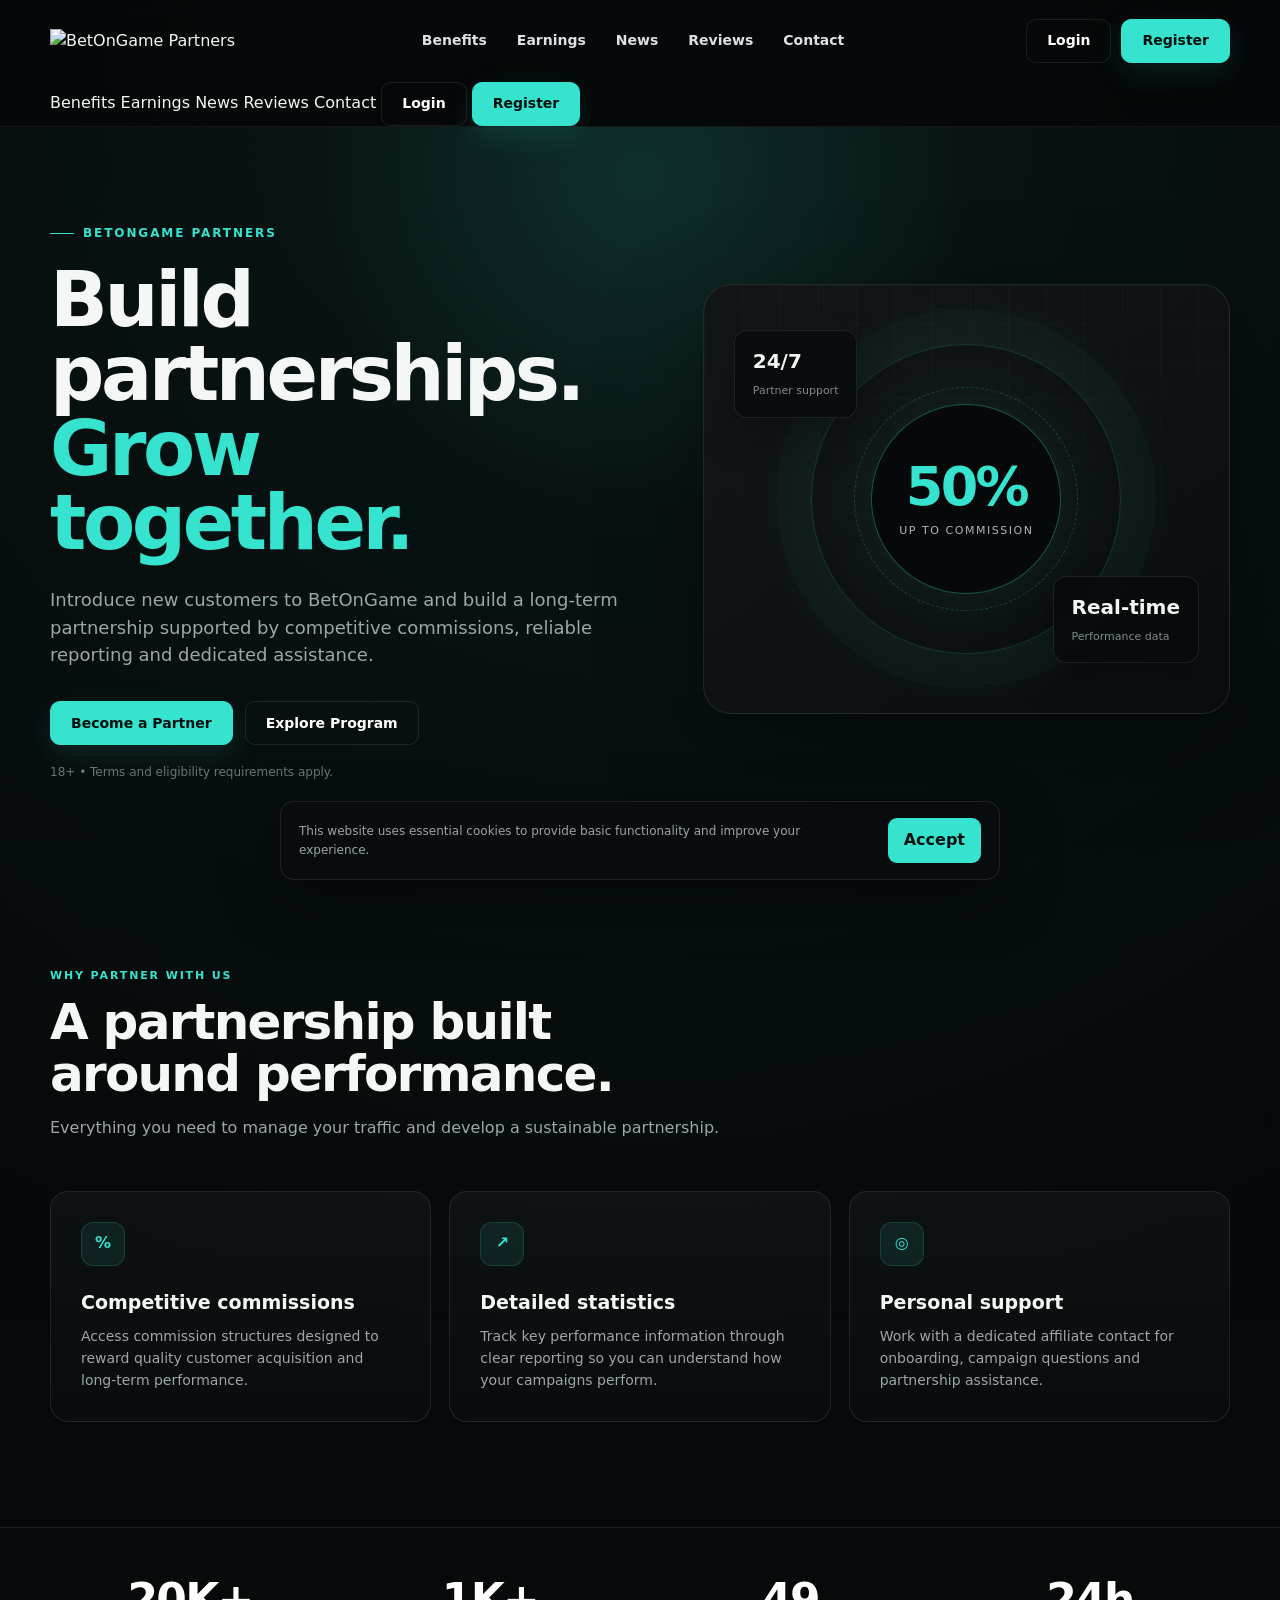
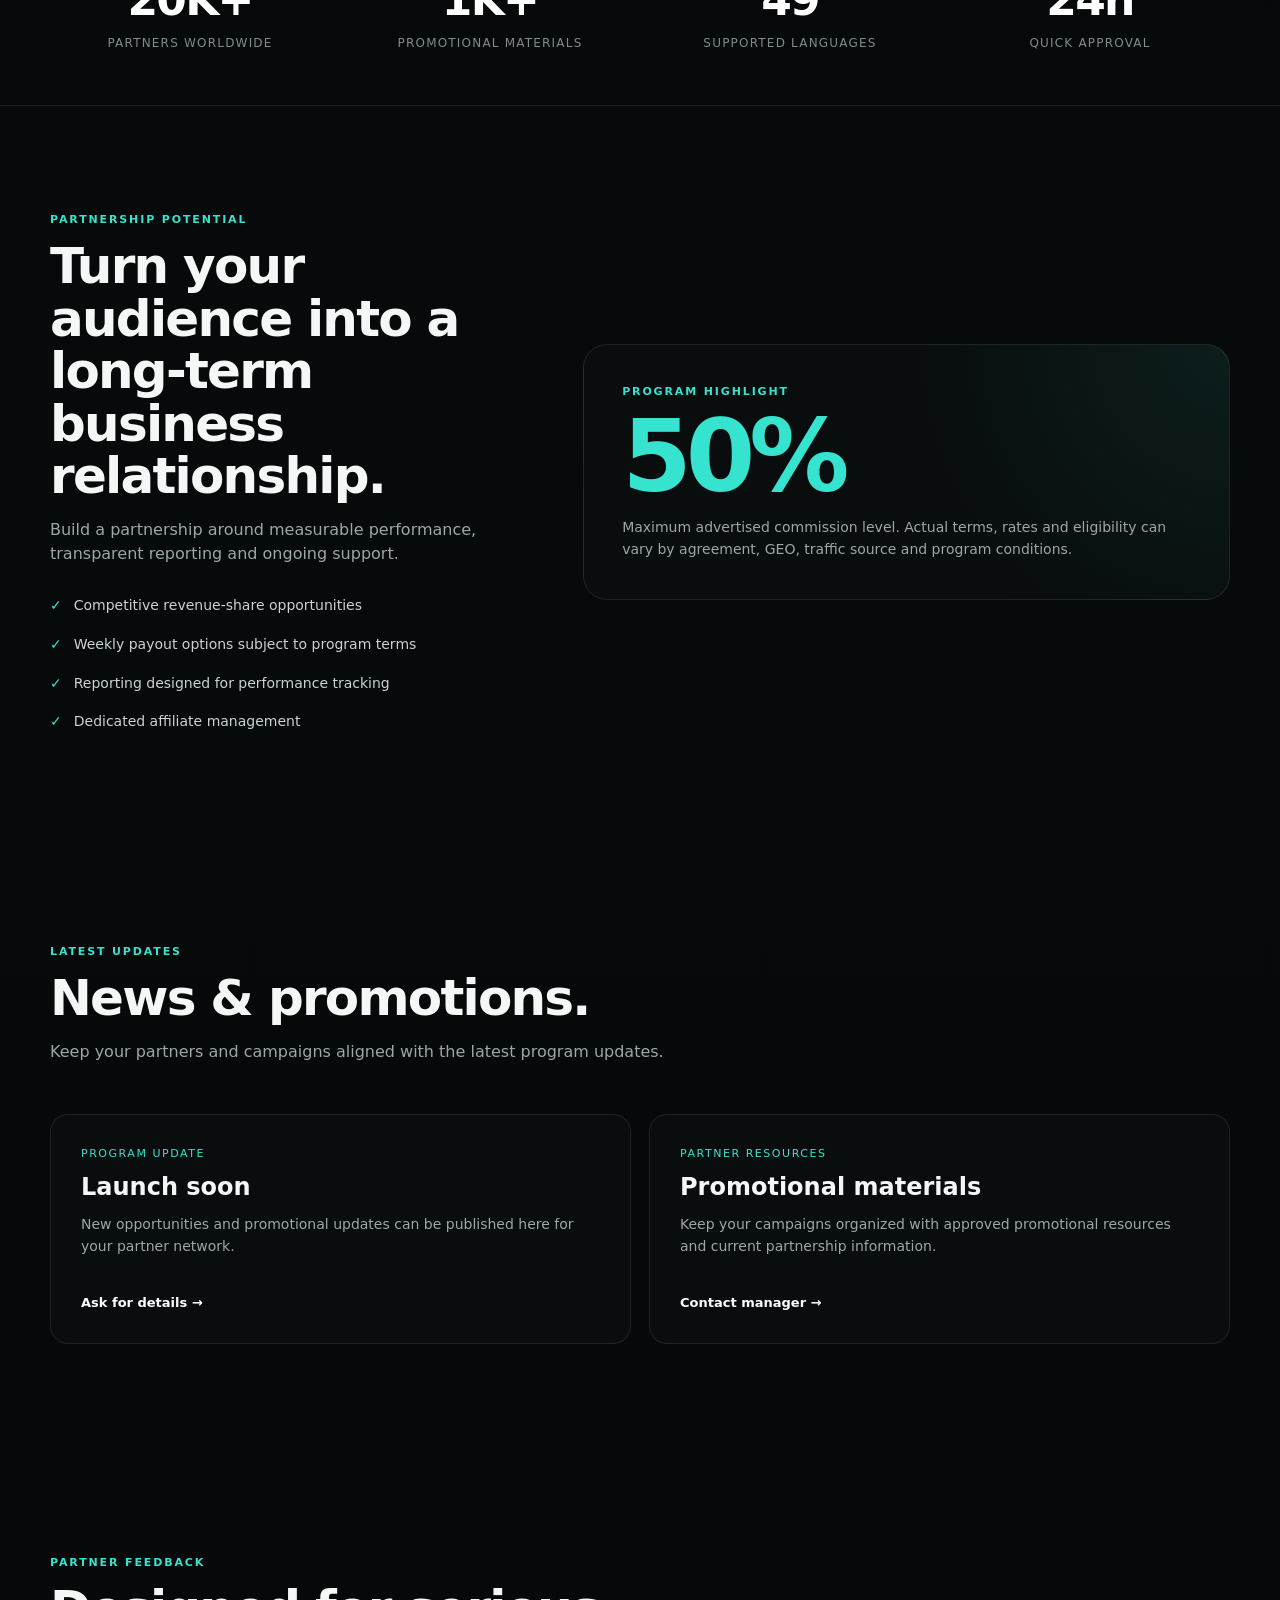
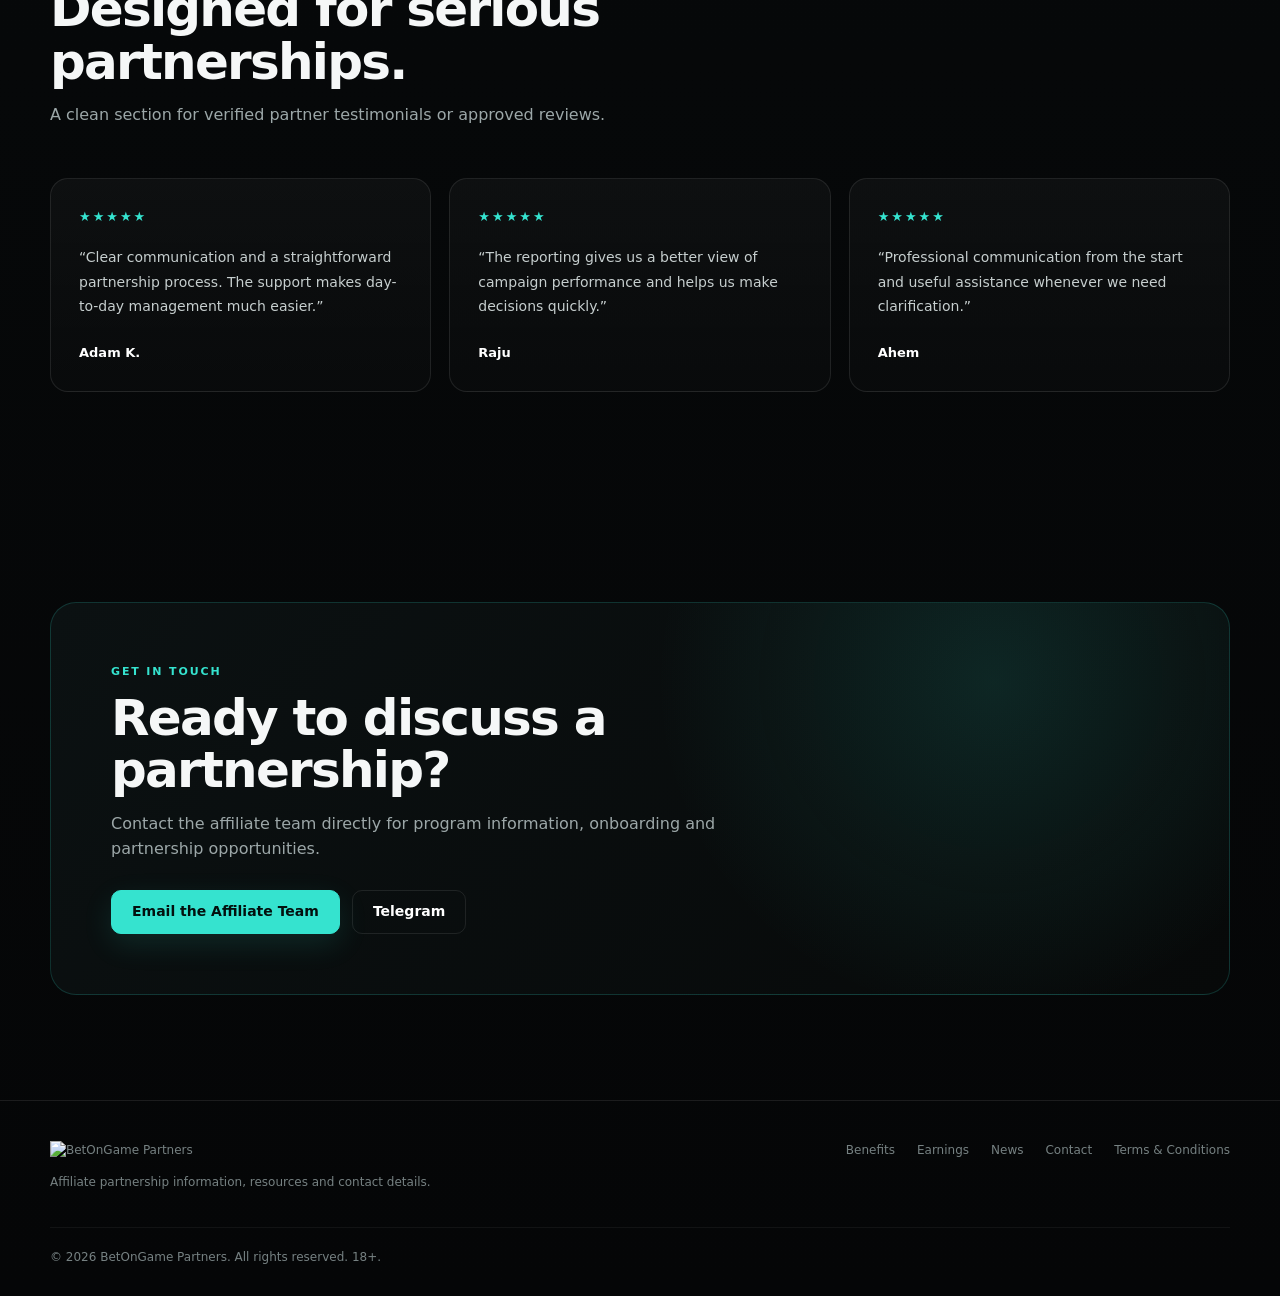
==== commit a7f07ac8: "Update index.html" ====
--- a/index.html
+++ b/index.html
@@ -500,8 +500,8 @@
 
         <div class="nav-actions">
           <!-- Replace these placeholders with your own URLs -->
-          <a class="btn btn-outline" href="YOUR_LOGIN_URL_HERE">Login</a>
-          <a class="btn btn-primary" href="YOUR_REGISTER_URL_HERE">Register</a>
+          <a class="btn btn-outline" href="https://betongame.partners/sign-in">Login</a>
+          <a class="btn btn-primary" href="https://refpa94452.com/L?tag=d_5938282m_98818c_&site=5938282&ad=98818">Register</a>
         </div>
 
         <button class="menu-btn" id="menuBtn" aria-label="Open menu" aria-expanded="false">☰</button>
@@ -513,8 +513,8 @@
         <a href="#news">News</a>
         <a href="#reviews">Reviews</a>
         <a href="#contact">Contact</a>
-        <a class="btn btn-outline" href="YOUR_LOGIN_URL_HERE">Login</a>
-        <a class="btn btn-primary" href="YOUR_REGISTER_URL_HERE">Register</a>
+        <a class="btn btn-outline" href="https://betongame.partners/sign-up">Login</a>
+        <a class="btn btn-primary" href="https://refpa94452.com/L?tag=d_5938282m_98818c_&site=5938282&ad=98818">Register</a>
       </div>
     </div>
   </header>
@@ -531,7 +531,7 @@
           </p>
 
           <div class="hero-actions">
-            <a class="btn btn-primary" href="YOUR_REGISTER_URL_HERE">Become a Partner</a>
+            <a class="btn btn-primary" href="https://refpa94452.com/L?tag=d_5938282m_98818c_&site=5938282&ad=98818">Become a Partner</a>
             <a class="btn btn-outline" href="#benefits">Explore Program</a>
           </div>
           <div class="hero-note">18+ • Terms and eligibility requirements apply.</div>
@@ -663,19 +663,19 @@
           <article class="card review">
             <div class="stars">★★★★★</div>
             <p>“Clear communication and a straightforward partnership process. The support makes day-to-day management much easier.”</p>
-            <div class="reviewer">Verified Partner</div>
+            <div class="reviewer">Adam K.</div>
           </article>
 
           <article class="card review">
             <div class="stars">★★★★★</div>
             <p>“The reporting gives us a better view of campaign performance and helps us make decisions quickly.”</p>
-            <div class="reviewer">Affiliate Partner</div>
+            <div class="reviewer">Raju</div>
           </article>
 
           <article class="card review">
             <div class="stars">★★★★★</div>
             <p>“Professional communication from the start and useful assistance whenever we need clarification.”</p>
-            <div class="reviewer">Media Partner</div>
+            <div class="reviewer">Ahem</div>
           </article>
         </div>
       </div>
@@ -692,7 +692,7 @@
           </p>
           <div class="hero-actions">
             <a class="btn btn-primary" href="mailto:support@betongame.partners">Email the Affiliate Team</a>
-            <a class="btn btn-outline" href="https://t.me/BetOnGame_Affiliate_Updates" target="_blank" rel="noopener">Telegram</a>
+            <a class="btn btn-outline" href="https://t.me/Aexos_Betongame" target="_blank" rel="noopener">Telegram</a>
           </div>
         </div>
       </div>
@@ -712,7 +712,7 @@
           <a href="#earnings">Earnings</a>
           <a href="#news">News</a>
           <a href="#contact">Contact</a>
-          <a href="YOUR_TERMS_URL_HERE">Terms &amp; Conditions</a>
+          <a href="https://betongame.partners/terms">Terms &amp; Conditions</a>
         </div>
       </div>
 
